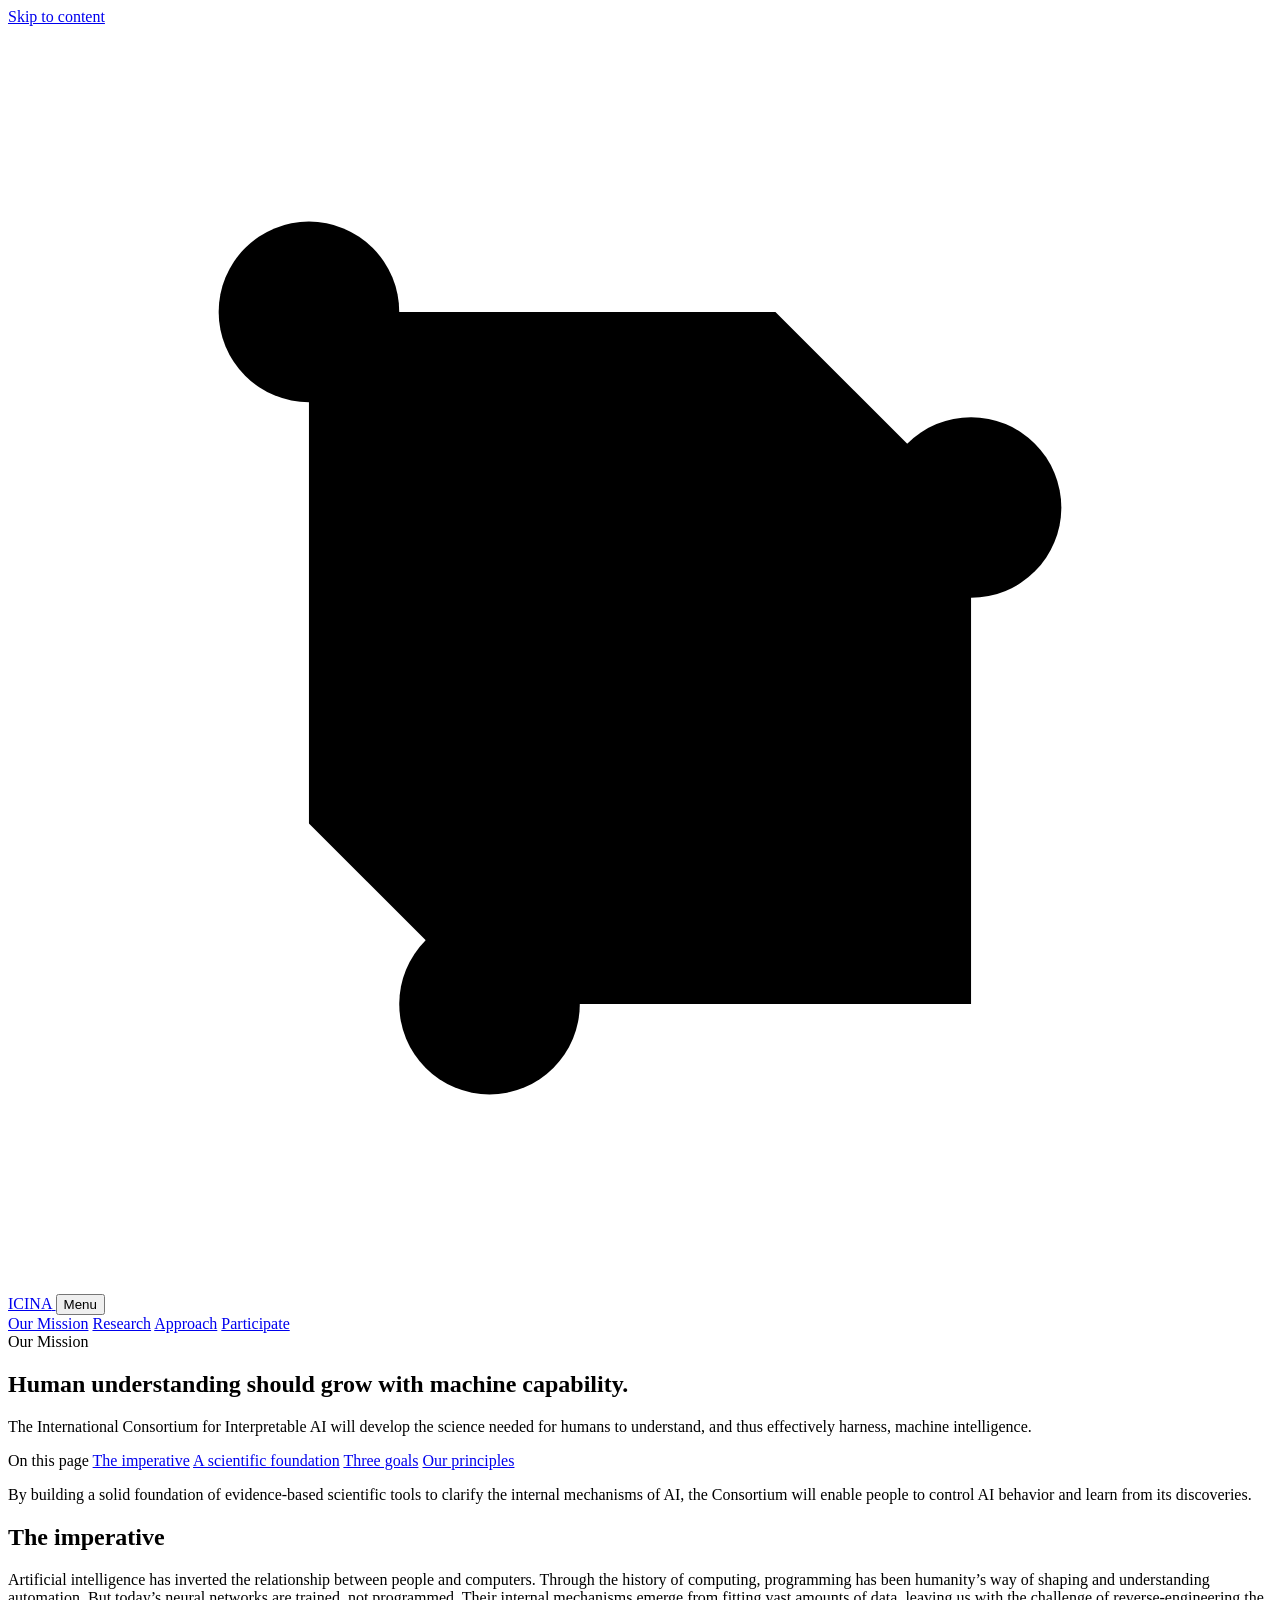
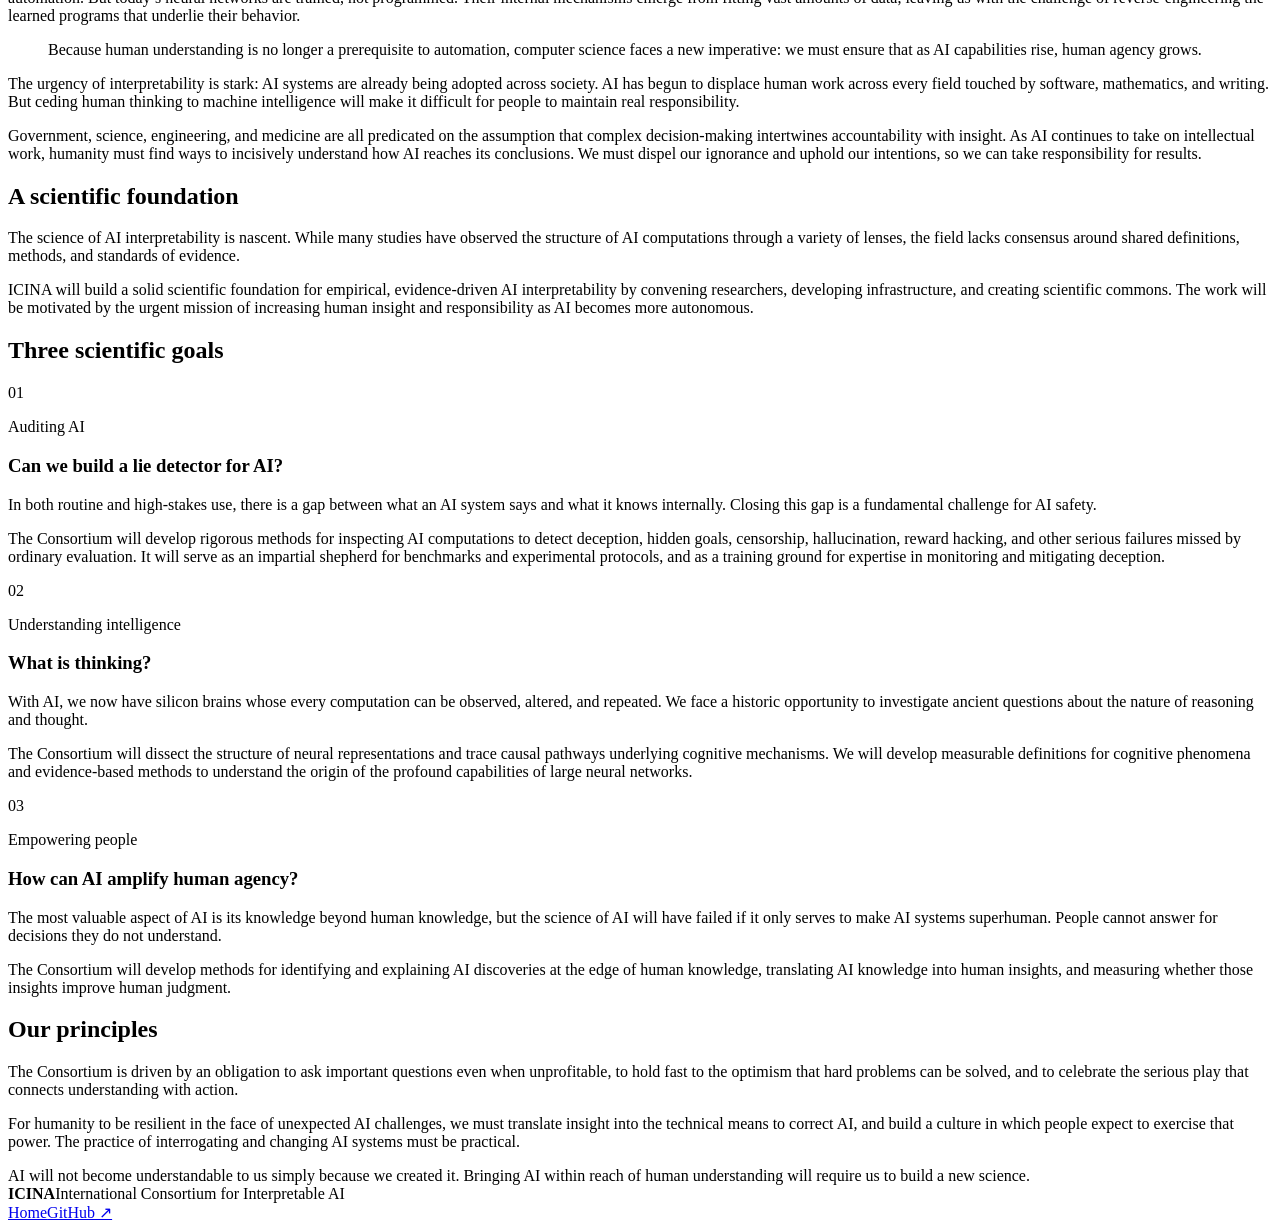
==== mission/index.html @ 6184ec44 "Add ICINA mission page" ====
<!doctype html>
<html lang="en">
<head>
  <meta charset="utf-8">
  <meta name="viewport" content="width=device-width, initial-scale=1">
  <meta name="description" content="The founding mission of the International Consortium for Interpretable AI.">
  <title>Our Mission — ICINA</title>
  <link rel="icon" href="../favicon.svg" type="image/svg+xml">
  <link rel="preconnect" href="https://fonts.googleapis.com">
  <link rel="preconnect" href="https://fonts.gstatic.com" crossorigin>
  <link href="https://fonts.googleapis.com/css2?family=DM+Sans:wght@400;500;600;700&family=Manrope:wght@500;600;700&display=swap" rel="stylesheet">
  <link rel="stylesheet" href="../styles.css">
</head>
<body class="mission-page">
  <a class="skip-link" href="#main">Skip to content</a>
  <header class="site-header dark-header">
    <a class="brand" href="../index.html" aria-label="ICINA home">
      <svg class="brand-mark" viewBox="0 0 42 42" aria-hidden="true">
        <path d="M10 9.5h15.5L32 16v16.5H16L10 26.5z"/>
        <circle cx="10" cy="9.5" r="3"/><circle cx="32" cy="16" r="3"/><circle cx="16" cy="32.5" r="3"/>
        <path d="M16 16h9v10h-9z"/>
      </svg>
      <span>ICINA</span>
    </a>
    <button class="menu-button" aria-expanded="false" aria-controls="site-nav">Menu</button>
    <nav id="site-nav" class="site-nav" aria-label="Primary navigation">
      <a class="active" href="./">Our Mission</a>
      <a href="../index.html#priorities">Research</a>
      <a href="../index.html#approach">Approach</a>
      <a class="nav-action" href="mailto:d.bau@northeastern.edu?subject=ICINA%20founding%20membership">Participate</a>
    </nav>
  </header>

  <main id="main">
    <section class="mission-hero">
      <div class="mission-kicker">Our Mission</div>
      <h1>Human understanding should grow with machine capability.</h1>
      <p>The International Consortium for Interpretable AI will develop the science needed for humans to understand, and thus effectively harness, machine intelligence.</p>
    </section>

    <div class="mission-layout section-shell">
      <aside class="mission-rail" aria-label="On this page">
        <span>On this page</span>
        <a href="#imperative">The imperative</a>
        <a href="#foundation">A scientific foundation</a>
        <a href="#goals">Three goals</a>
        <a href="#principles">Our principles</a>
      </aside>

      <article class="mission-article">
        <p class="article-lede">By building a solid foundation of evidence-based scientific tools to clarify the internal mechanisms of AI, the Consortium will enable people to control AI behavior and learn from its discoveries.</p>

        <section id="imperative">
          <h2>The imperative</h2>
          <p>Artificial intelligence has inverted the relationship between people and computers. Through the history of computing, programming has been humanity’s way of shaping and understanding automation. But today’s neural networks are trained, not programmed. Their internal mechanisms emerge from fitting vast amounts of data, leaving us with the challenge of reverse-engineering the learned programs that underlie their behavior.</p>
          <blockquote>Because human understanding is no longer a prerequisite to automation, computer science faces a new imperative: we must ensure that as AI capabilities rise, human agency grows.</blockquote>
          <p>The urgency of interpretability is stark: AI systems are already being adopted across society. AI has begun to displace human work across every field touched by software, mathematics, and writing. But ceding human thinking to machine intelligence will make it difficult for people to maintain real responsibility.</p>
          <p>Government, science, engineering, and medicine are all predicated on the assumption that complex decision-making intertwines accountability with insight. As AI continues to take on intellectual work, humanity must find ways to incisively understand how AI reaches its conclusions. We must dispel our ignorance and uphold our intentions, so we can take responsibility for results.</p>
        </section>

        <section id="foundation">
          <h2>A scientific foundation</h2>
          <p>The science of AI interpretability is nascent. While many studies have observed the structure of AI computations through a variety of lenses, the field lacks consensus around shared definitions, methods, and standards of evidence.</p>
          <p>ICINA will build a solid scientific foundation for empirical, evidence-driven AI interpretability by convening researchers, developing infrastructure, and creating scientific commons. The work will be motivated by the urgent mission of increasing human insight and responsibility as AI becomes more autonomous.</p>
        </section>

        <section id="goals" class="goal-chapters">
          <h2>Three scientific goals</h2>
          <div class="goal-chapter">
            <div class="goal-number">01</div>
            <div>
              <p class="goal-label">Auditing AI</p>
              <h3>Can we build a lie detector for AI?</h3>
              <p>In both routine and high-stakes use, there is a gap between what an AI system says and what it knows internally. Closing this gap is a fundamental challenge for AI safety.</p>
              <p>The Consortium will develop rigorous methods for inspecting AI computations to detect deception, hidden goals, censorship, hallucination, reward hacking, and other serious failures missed by ordinary evaluation. It will serve as an impartial shepherd for benchmarks and experimental protocols, and as a training ground for expertise in monitoring and mitigating deception.</p>
            </div>
          </div>
          <div class="goal-chapter">
            <div class="goal-number">02</div>
            <div>
              <p class="goal-label">Understanding intelligence</p>
              <h3>What is thinking?</h3>
              <p>With AI, we now have silicon brains whose every computation can be observed, altered, and repeated. We face a historic opportunity to investigate ancient questions about the nature of reasoning and thought.</p>
              <p>The Consortium will dissect the structure of neural representations and trace causal pathways underlying cognitive mechanisms. We will develop measurable definitions for cognitive phenomena and evidence-based methods to understand the origin of the profound capabilities of large neural networks.</p>
            </div>
          </div>
          <div class="goal-chapter">
            <div class="goal-number">03</div>
            <div>
              <p class="goal-label">Empowering people</p>
              <h3>How can AI amplify human agency?</h3>
              <p>The most valuable aspect of AI is its knowledge beyond human knowledge, but the science of AI will have failed if it only serves to make AI systems superhuman. People cannot answer for decisions they do not understand.</p>
              <p>The Consortium will develop methods for identifying and explaining AI discoveries at the edge of human knowledge, translating AI knowledge into human insights, and measuring whether those insights improve human judgment.</p>
            </div>
          </div>
        </section>

        <section id="principles">
          <h2>Our principles</h2>
          <p>The Consortium is driven by an obligation to ask important questions even when unprofitable, to hold fast to the optimism that hard problems can be solved, and to celebrate the serious play that connects understanding with action.</p>
          <p>For humanity to be resilient in the face of unexpected AI challenges, we must translate insight into the technical means to correct AI, and build a culture in which people expect to exercise that power. The practice of interrogating and changing AI systems must be practical.</p>
          <div class="closing-statement">AI will not become understandable to us simply because we created it. Bringing AI within reach of human understanding will require us to build a new science.</div>
        </section>
      </article>
    </div>
  </main>

  <footer class="site-footer">
    <div class="footer-brand"><strong>ICINA</strong><span>International Consortium for Interpretable AI</span></div>
    <div class="footer-meta"><a href="../index.html">Home</a><a href="https://github.com/icina-org">GitHub ↗</a></div>
  </footer>
  <script src="../script.js"></script>
</body>
</html>
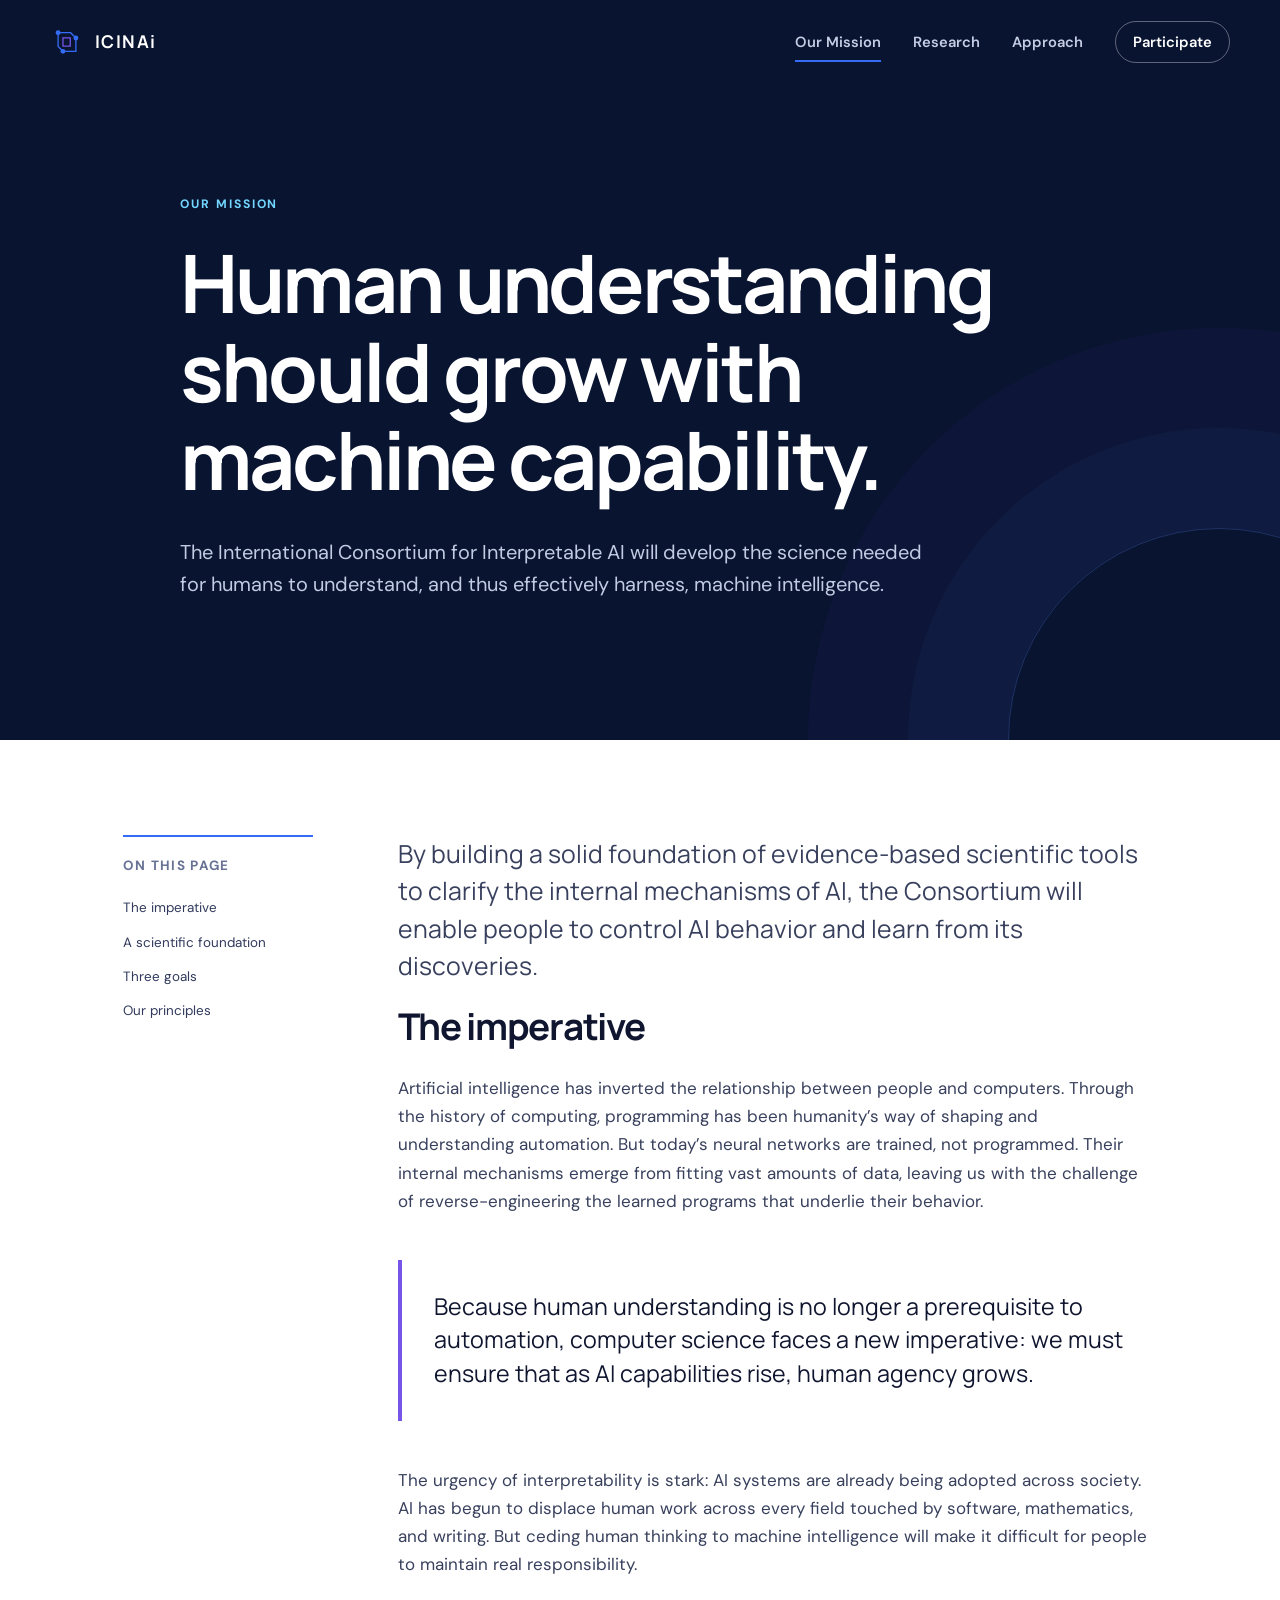
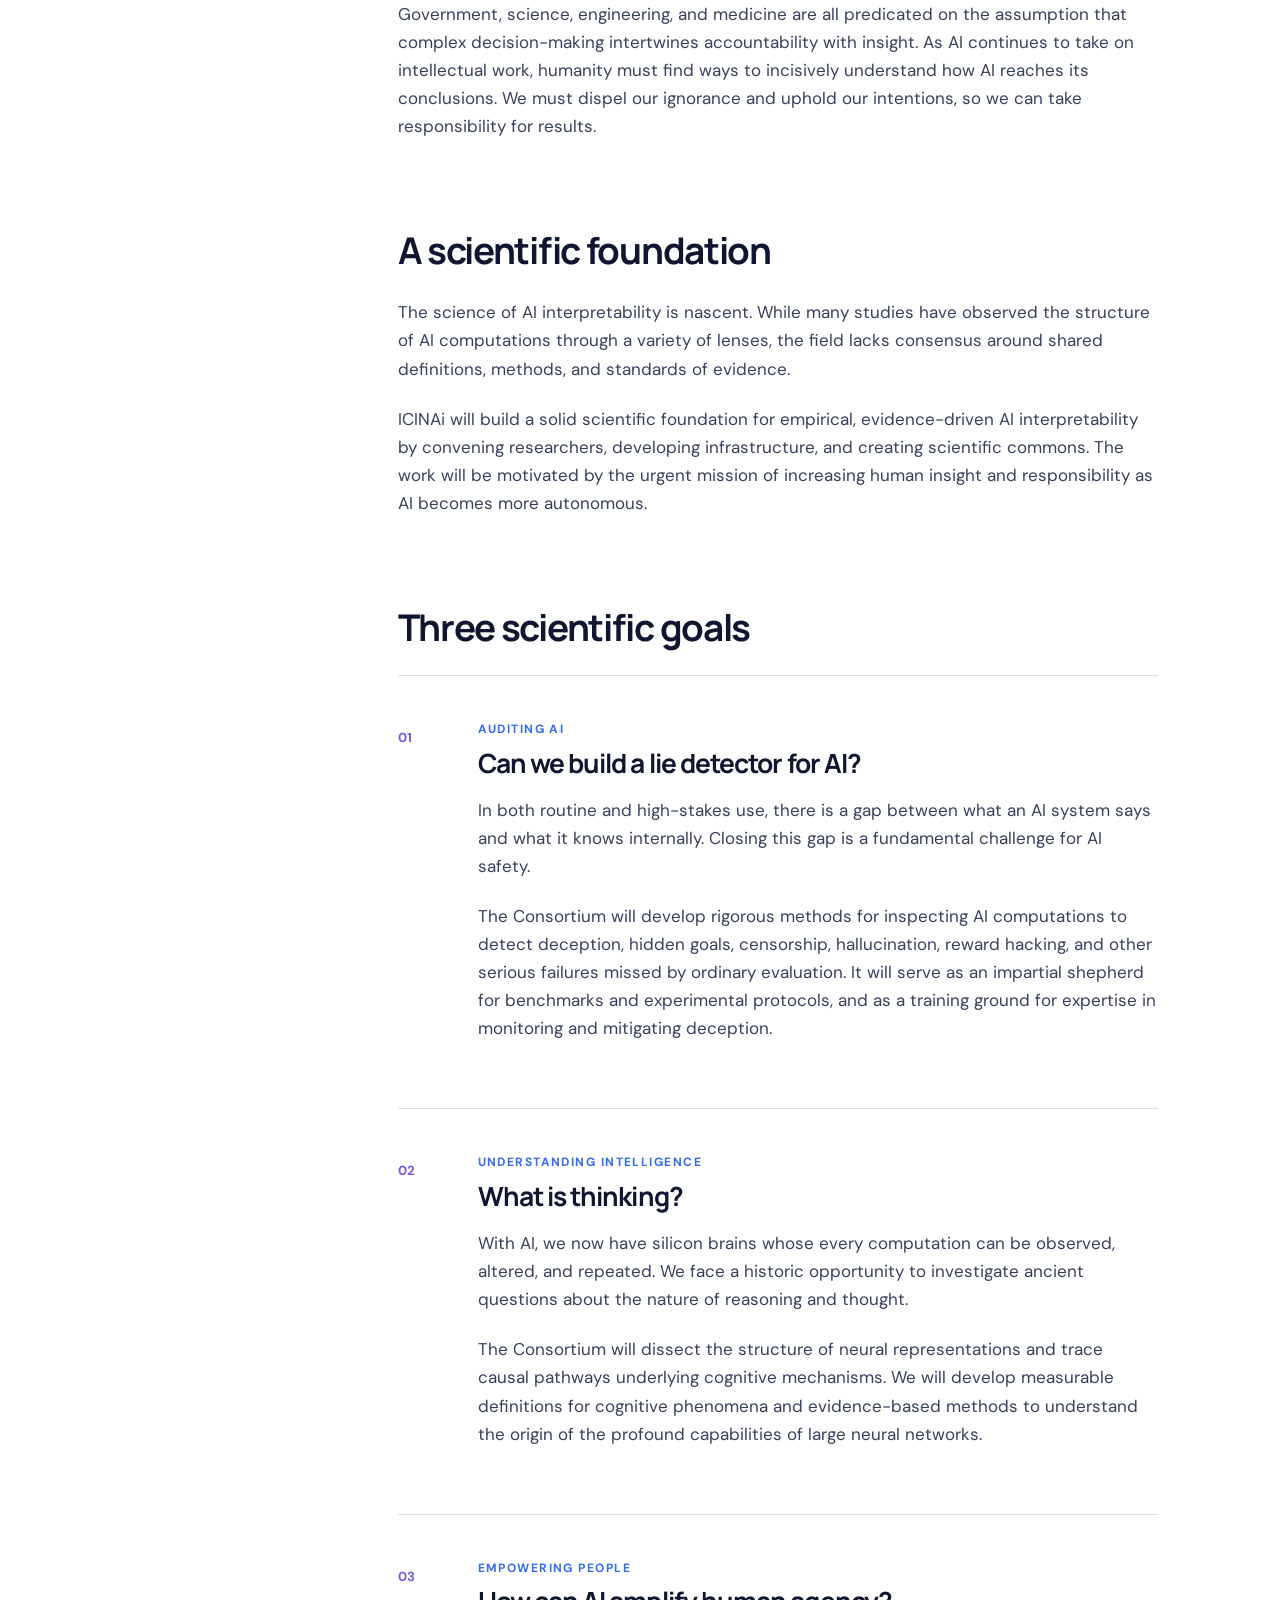
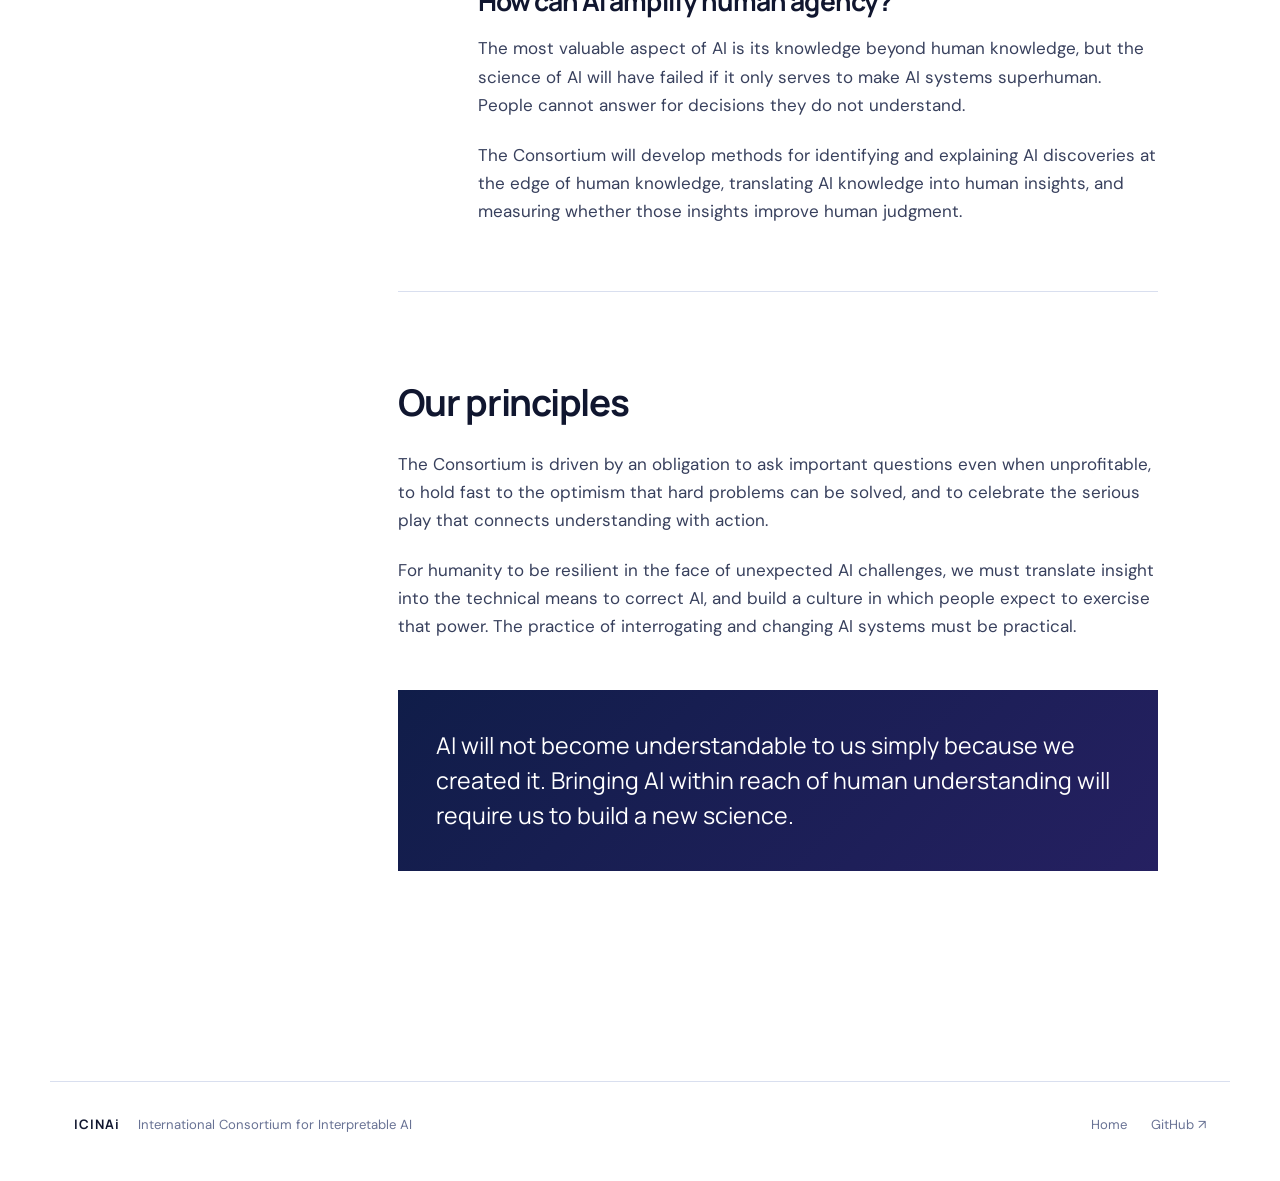
==== commit 6947060c: "Style consortium name as ICINAi" ====
--- a/mission/index.html
+++ b/mission/index.html
@@ -4,7 +4,7 @@
   <meta charset="utf-8">
   <meta name="viewport" content="width=device-width, initial-scale=1">
   <meta name="description" content="The founding mission of the International Consortium for Interpretable AI.">
-  <title>Our Mission — ICINA</title>
+  <title>Our Mission — ICINAi</title>
   <link rel="icon" href="../favicon.svg" type="image/svg+xml">
   <link rel="preconnect" href="https://fonts.googleapis.com">
   <link rel="preconnect" href="https://fonts.gstatic.com" crossorigin>
@@ -14,20 +14,20 @@
 <body class="mission-page">
   <a class="skip-link" href="#main">Skip to content</a>
   <header class="site-header dark-header">
-    <a class="brand" href="../index.html" aria-label="ICINA home">
+    <a class="brand" href="../index.html" aria-label="ICINAi home">
       <svg class="brand-mark" viewBox="0 0 42 42" aria-hidden="true">
         <path d="M10 9.5h15.5L32 16v16.5H16L10 26.5z"/>
         <circle cx="10" cy="9.5" r="3"/><circle cx="32" cy="16" r="3"/><circle cx="16" cy="32.5" r="3"/>
         <path d="M16 16h9v10h-9z"/>
       </svg>
-      <span>ICINA</span>
+      <span>ICINAi</span>
     </a>
     <button class="menu-button" aria-expanded="false" aria-controls="site-nav">Menu</button>
     <nav id="site-nav" class="site-nav" aria-label="Primary navigation">
       <a class="active" href="./">Our Mission</a>
       <a href="../index.html#priorities">Research</a>
       <a href="../index.html#approach">Approach</a>
-      <a class="nav-action" href="mailto:d.bau@northeastern.edu?subject=ICINA%20founding%20membership">Participate</a>
+      <a class="nav-action" href="mailto:d.bau@northeastern.edu?subject=ICINAi%20founding%20membership">Participate</a>
     </nav>
   </header>
 
@@ -61,7 +61,7 @@
         <section id="foundation">
           <h2>A scientific foundation</h2>
           <p>The science of AI interpretability is nascent. While many studies have observed the structure of AI computations through a variety of lenses, the field lacks consensus around shared definitions, methods, and standards of evidence.</p>
-          <p>ICINA will build a solid scientific foundation for empirical, evidence-driven AI interpretability by convening researchers, developing infrastructure, and creating scientific commons. The work will be motivated by the urgent mission of increasing human insight and responsibility as AI becomes more autonomous.</p>
+          <p>ICINAi will build a solid scientific foundation for empirical, evidence-driven AI interpretability by convening researchers, developing infrastructure, and creating scientific commons. The work will be motivated by the urgent mission of increasing human insight and responsibility as AI becomes more autonomous.</p>
         </section>
 
         <section id="goals" class="goal-chapters">
@@ -106,7 +106,7 @@
   </main>
 
   <footer class="site-footer">
-    <div class="footer-brand"><strong>ICINA</strong><span>International Consortium for Interpretable AI</span></div>
+    <div class="footer-brand"><strong>ICINAi</strong><span>International Consortium for Interpretable AI</span></div>
     <div class="footer-meta"><a href="../index.html">Home</a><a href="https://github.com/icina-org">GitHub ↗</a></div>
   </footer>
   <script src="../script.js"></script>
--- a/styles.css
+++ b/styles.css
@@ -0,0 +1,190 @@
+:root {
+  --ink: #10162f;
+  --ink-soft: #313a5c;
+  --navy: #091431;
+  --navy-2: #101d49;
+  --blue: #356cf6;
+  --blue-bright: #5b8cff;
+  --violet: #7655e8;
+  --cyan: #73d7ff;
+  --paper: #f6f8fd;
+  --white: #ffffff;
+  --line: #d9dfef;
+  --muted: #687294;
+  --max: 1180px;
+  --display: "Manrope", "DM Sans", sans-serif;
+  --body: "DM Sans", sans-serif;
+}
+
+* { box-sizing: border-box; }
+html { scroll-behavior: smooth; }
+body { margin: 0; color: var(--ink); background: var(--paper); font-family: var(--body); font-size: 17px; line-height: 1.65; }
+a { color: inherit; text-decoration: none; }
+.skip-link { position: absolute; left: 1rem; top: -5rem; z-index: 100; padding: .7rem 1rem; background: white; color: var(--ink); border-radius: .4rem; }
+.skip-link:focus { top: 1rem; }
+
+.site-header { height: 84px; max-width: var(--max); margin: 0 auto; padding: 0 24px; display: flex; align-items: center; justify-content: space-between; position: relative; z-index: 20; }
+.brand { display: inline-flex; align-items: center; gap: 11px; font-family: var(--display); font-weight: 700; font-size: 1.1rem; letter-spacing: .08em; }
+.brand-mark { width: 34px; height: 34px; overflow: visible; fill: none; stroke: var(--blue); stroke-width: 1.6; }
+.brand-mark circle { fill: var(--blue); stroke: none; }
+.brand-mark path:last-child { stroke: var(--violet); }
+.site-nav { display: flex; align-items: center; gap: 32px; font-size: .92rem; font-weight: 600; }
+.site-nav > a:not(.nav-action) { color: var(--ink-soft); position: relative; }
+.site-nav > a:not(.nav-action)::after { content: ""; position: absolute; height: 2px; width: 0; left: 0; bottom: -8px; background: var(--blue); transition: width .2s ease; }
+.site-nav > a:hover::after, .site-nav > a.active::after { width: 100%; }
+.nav-action { border: 1px solid #b9c4df; border-radius: 999px; padding: 8px 17px; transition: .2s ease; }
+.nav-action:hover { background: var(--navy); color: white; border-color: var(--navy); }
+.menu-button { display: none; border: 1px solid var(--line); background: transparent; border-radius: 999px; padding: 7px 14px; color: inherit; font: inherit; font-size: .88rem; }
+
+.hero { min-height: 690px; position: relative; overflow: hidden; background: var(--navy); color: white; display: grid; grid-template-columns: minmax(0, 1fr) 300px; gap: 60px; align-items: end; padding: 120px max(24px, calc((100vw - var(--max)) / 2)) 85px; }
+.hero::before { content: ""; position: absolute; inset: 0; background: radial-gradient(circle at 76% 35%, rgba(83,112,255,.23), transparent 26%), radial-gradient(circle at 35% 100%, rgba(118,85,232,.18), transparent 33%); }
+.hero-grid { position: absolute; inset: 0 0 0 50%; opacity: .18; background-image: linear-gradient(rgba(255,255,255,.18) 1px, transparent 1px), linear-gradient(90deg, rgba(255,255,255,.18) 1px, transparent 1px); background-size: 64px 64px; mask-image: linear-gradient(to left, black, transparent); }
+.hero-orbit { position: absolute; border: 1px solid rgba(113,152,255,.28); border-radius: 50%; }
+.orbit-one { width: 430px; height: 430px; right: -115px; top: 90px; }
+.orbit-two { width: 650px; height: 650px; right: -220px; top: -20px; }
+.hero-copy { max-width: 810px; position: relative; z-index: 2; }
+.eyebrow, .section-label { text-transform: uppercase; letter-spacing: .14em; font-size: .72rem; font-weight: 700; color: var(--blue); }
+.eyebrow { color: #c4d3ff; display: flex; align-items: center; gap: 10px; margin: 0 0 28px; }
+.hero .eyebrow { font-size: clamp(.9rem, 1.8vw, 1.575rem); line-height: 1.45; width: max-content; max-width: calc(100vw - 48px); white-space: nowrap; }
+.eyebrow span { width: 28px; height: 1px; background: var(--cyan); }
+h1, h2, h3 { font-family: var(--display); letter-spacing: -.035em; line-height: 1.1; margin-top: 0; }
+.hero h1 { font-size: clamp(3.2rem, 7vw, 6.6rem); max-width: 980px; margin-bottom: 30px; font-weight: 600; }
+.hero h1 em { color: var(--blue-bright); font-style: normal; }
+.hero-lede { font-size: clamp(1.05rem, 1.7vw, 1.3rem); max-width: 700px; color: #c1cbe6; line-height: 1.55; }
+.hero-actions { display: flex; gap: 12px; margin-top: 40px; }
+.button { display: inline-flex; align-items: center; justify-content: center; gap: 10px; min-height: 50px; padding: 0 23px; border-radius: 6px; font-weight: 600; font-size: .95rem; }
+.button-primary { background: var(--blue); color: white; }
+.button-primary:hover { background: #497cff; }
+.button-secondary { border: 1px solid rgba(255,255,255,.28); color: white; }
+.button-secondary:hover { background: rgba(255,255,255,.08); }
+.hero-principle { position: relative; z-index: 2; border-left: 1px solid rgba(255,255,255,.28); padding-left: 24px; margin-bottom: 10px; }
+.principle-number { color: var(--cyan); font-size: .75rem; letter-spacing: .12em; }
+.hero-principle p { color: #aebbdc; line-height: 1.45; font-size: 1rem; }
+.hero-principle strong { color: white; display: block; font-weight: 600; }
+
+.section-shell { max-width: var(--max); margin: 0 auto; padding-left: 24px; padding-right: 24px; }
+.purpose-section { display: grid; grid-template-columns: 170px minmax(0, 1fr) 330px; gap: 50px; padding-top: 115px; padding-bottom: 115px; }
+.purpose-copy h2, .approach-intro h2, .join-section h2 { font-size: clamp(2rem, 4vw, 3.6rem); margin-bottom: 28px; }
+.purpose-copy p, .approach-intro > p { color: var(--ink-soft); font-size: 1.08rem; max-width: 680px; }
+.purpose-note { border-top: 3px solid var(--violet); padding-top: 22px; align-self: center; }
+.purpose-note p { font-family: var(--display); font-size: 1.25rem; line-height: 1.45; margin: 0; }
+
+.priorities-section { background: linear-gradient(140deg, var(--navy), #101a40 68%, #161b4f); color: white; padding: 105px 0 115px; }
+.section-heading { display: flex; justify-content: space-between; gap: 60px; align-items: end; margin-bottom: 56px; }
+.section-heading h2 { font-size: clamp(2.2rem, 4.5vw, 4rem); margin: 12px 0 0; }
+.section-heading > p { color: #adb8d5; max-width: 390px; margin: 0; }
+.section-label.light { color: var(--cyan); }
+.priority-grid { display: grid; grid-template-columns: repeat(3, 1fr); border: 1px solid rgba(255,255,255,.16); }
+.priority-card { min-height: 410px; padding: 34px; border-right: 1px solid rgba(255,255,255,.16); display: flex; flex-direction: column; position: relative; transition: transform .2s ease, background .2s ease; }
+.priority-card:last-child { border-right: 0; }
+.priority-card:hover { background: rgba(255,255,255,.035); transform: translateY(-3px); }
+.priority-card.featured { background: linear-gradient(155deg, rgba(53,108,246,.18), rgba(118,85,232,.11)); }
+.card-index { font-size: .75rem; color: var(--cyan); letter-spacing: .1em; margin-bottom: 60px; }
+.priority-card h3 { font-size: 1.65rem; line-height: 1.28; margin-bottom: 20px; }
+.priority-card p { color: #b7c2dc; font-size: .98rem; line-height: 1.6; }
+.card-tag { margin-top: auto; padding-top: 22px; color: #dce5ff; font-size: .78rem; font-weight: 700; letter-spacing: .07em; text-transform: uppercase; }
+
+.approach-section { padding-top: 120px; padding-bottom: 120px; display: grid; grid-template-columns: 1fr 1fr; gap: 110px; }
+.approach-list article { display: grid; grid-template-columns: 42px 1fr; gap: 25px; border-top: 1px solid var(--line); padding: 28px 0; }
+.approach-list article:last-child { border-bottom: 1px solid var(--line); }
+.approach-list article > span { color: var(--violet); font-size: .78rem; font-weight: 700; }
+.approach-list h3 { font-size: 1.3rem; margin-bottom: 8px; }
+.approach-list p { color: var(--muted); font-size: .97rem; line-height: 1.55; margin: 0; }
+
+.network-section { background: var(--blue); color: white; padding: 100px 0; }
+.network-grid { display: grid; grid-template-columns: 1fr 1fr; gap: 100px; align-items: center; }
+.network-section h2 { font-size: clamp(2.5rem, 5vw, 4.6rem); margin: 15px 0 0; }
+.hub-list { border-top: 1px solid rgba(255,255,255,.35); }
+.hub { display: grid; grid-template-columns: 18px 1fr; gap: 18px; padding: 22px 0; border-bottom: 1px solid rgba(255,255,255,.35); align-items: center; }
+.hub-dot { width: 8px; height: 8px; border: 2px solid white; border-radius: 50%; box-shadow: 0 0 0 5px rgba(255,255,255,.12); }
+.hub strong { display: block; font-family: var(--display); font-size: 1.1rem; }
+.hub small { color: #dce6ff; font-size: .85rem; }
+
+.join-section { padding-top: 110px; padding-bottom: 110px; display: grid; grid-template-columns: 1.25fr .75fr; gap: 100px; align-items: end; }
+.join-section h2 { margin: 15px 0 0; }
+.join-copy p { color: var(--ink-soft); margin-top: 0; }
+.text-link { color: var(--blue); font-weight: 700; display: inline-flex; gap: 8px; border-bottom: 1px solid #a9bdf4; padding-bottom: 4px; }
+
+.site-footer { max-width: var(--max); margin: 0 auto; padding: 32px 24px 45px; border-top: 1px solid var(--line); display: flex; justify-content: space-between; align-items: center; gap: 30px; font-size: .82rem; color: var(--muted); }
+.footer-brand { display: flex; align-items: center; gap: 18px; }
+.footer-brand strong { color: var(--ink); font-family: var(--display); letter-spacing: .08em; }
+.footer-meta { display: flex; gap: 24px; }
+
+.mission-page { background: white; }
+.dark-header { max-width: none; padding-left: max(24px, calc((100vw - var(--max)) / 2)); padding-right: max(24px, calc((100vw - var(--max)) / 2)); color: white; background: var(--navy); }
+.dark-header .site-nav > a:not(.nav-action) { color: #c4cde3; }
+.dark-header .nav-action { border-color: rgba(255,255,255,.35); }
+.dark-header .nav-action:hover { background: white; color: var(--navy); }
+.mission-hero { background: var(--navy); color: white; padding: 110px max(24px, calc((100vw - 920px) / 2)) 120px; position: relative; overflow: hidden; }
+.mission-hero::after { content: ""; position: absolute; width: 420px; height: 420px; border: 1px solid rgba(91,140,255,.25); border-radius: 50%; right: -150px; bottom: -210px; box-shadow: 0 0 0 100px rgba(91,140,255,.04), 0 0 0 200px rgba(118,85,232,.035); }
+.mission-kicker { color: var(--cyan); font-size: .76rem; text-transform: uppercase; letter-spacing: .16em; font-weight: 700; }
+.mission-hero h1 { font-size: clamp(3rem, 6.3vw, 5.8rem); max-width: 900px; margin: 24px 0 32px; position: relative; z-index: 1; }
+.mission-hero > p { max-width: 750px; color: #c1cbe2; font-size: 1.25rem; line-height: 1.6; position: relative; z-index: 1; }
+.mission-layout { display: grid; grid-template-columns: 190px minmax(0, 760px); gap: 85px; padding-top: 95px; padding-bottom: 120px; justify-content: center; }
+.mission-rail { position: sticky; top: 30px; align-self: start; display: flex; flex-direction: column; gap: 12px; border-top: 2px solid var(--blue); padding-top: 18px; font-size: .84rem; }
+.mission-rail span { text-transform: uppercase; letter-spacing: .1em; color: var(--muted); font-weight: 700; margin-bottom: 8px; }
+.mission-rail a { color: var(--ink-soft); }
+.mission-rail a:hover { color: var(--blue); }
+.mission-article { min-width: 0; }
+.article-lede { font-family: var(--display); font-size: 1.55rem; line-height: 1.5; color: var(--ink); margin: 0 0 90px; }
+.mission-article section { scroll-margin-top: 30px; margin-bottom: 90px; }
+.mission-article h2 { font-size: 2.3rem; margin-bottom: 28px; }
+.mission-article p { color: #38405d; margin: 0 0 22px; }
+.mission-article blockquote { margin: 45px 0; padding: 30px 0 30px 32px; border-left: 4px solid var(--violet); font-family: var(--display); font-size: 1.45rem; line-height: 1.45; color: var(--ink); }
+.goal-chapter { display: grid; grid-template-columns: 52px 1fr; gap: 28px; padding: 44px 0; border-top: 1px solid var(--line); }
+.goal-chapter:last-child { border-bottom: 1px solid var(--line); }
+.goal-number { color: var(--violet); font-size: .82rem; font-weight: 700; padding-top: 7px; }
+.goal-label { color: var(--blue) !important; font-size: .75rem; text-transform: uppercase; letter-spacing: .12em; font-weight: 700; margin-bottom: 9px !important; }
+.goal-chapter h3 { font-size: 1.65rem; margin-bottom: 18px; }
+.closing-statement { margin-top: 50px; padding: 38px; color: white; background: linear-gradient(135deg, var(--navy-2), #252061); font-family: var(--display); font-size: 1.45rem; line-height: 1.5; }
+
+@media (max-width: 900px) {
+  .hero { min-height: 650px; grid-template-columns: 1fr; gap: 55px; padding-top: 90px; }
+  .hero .eyebrow { width: auto; max-width: none; white-space: normal; }
+  .hero-principle { max-width: 320px; }
+  .purpose-section { grid-template-columns: 130px 1fr; }
+  .purpose-note { grid-column: 2; }
+  .priority-grid { grid-template-columns: 1fr; }
+  .priority-card { min-height: 320px; border-right: 0; border-bottom: 1px solid rgba(255,255,255,.16); }
+  .card-index { margin-bottom: 30px; }
+  .approach-section, .network-grid, .join-section { grid-template-columns: 1fr; gap: 55px; }
+  .mission-layout { grid-template-columns: 1fr; }
+  .mission-rail { display: none; }
+}
+
+@media (max-width: 680px) {
+  body { font-size: 16px; }
+  .site-header { height: 72px; }
+  .menu-button { display: block; }
+  .site-nav { display: none; position: absolute; top: 64px; left: 16px; right: 16px; flex-direction: column; align-items: stretch; gap: 0; padding: 10px; background: white; border: 1px solid var(--line); border-radius: 10px; box-shadow: 0 16px 50px rgba(9,20,49,.15); color: var(--ink); }
+  .site-nav.open { display: flex; }
+  .site-nav a { padding: 12px; }
+  .site-nav > a:not(.nav-action) { color: var(--ink-soft); }
+  .site-nav > a:not(.nav-action)::after { display: none; }
+  .nav-action { text-align: center; margin-top: 5px; }
+  .dark-header .site-nav > a:not(.nav-action) { color: var(--ink-soft); }
+  .hero { min-height: 690px; padding-top: 75px; padding-bottom: 60px; }
+  .hero h1 { font-size: clamp(2.7rem, 14vw, 4rem); }
+  .hero-actions { align-items: stretch; flex-direction: column; max-width: 300px; }
+  .purpose-section { display: block; padding-top: 80px; padding-bottom: 80px; }
+  .purpose-copy { margin-top: 22px; }
+  .purpose-note { margin-top: 45px; }
+  .section-heading { display: block; }
+  .section-heading > p { margin-top: 24px; }
+  .priorities-section, .approach-section { padding-top: 80px; padding-bottom: 80px; }
+  .priority-card { padding: 28px; }
+  .network-section { padding: 75px 0; }
+  .join-section { padding-top: 80px; padding-bottom: 80px; }
+  .site-footer, .footer-brand { align-items: flex-start; flex-direction: column; }
+  .mission-hero { padding-top: 80px; padding-bottom: 85px; }
+  .mission-hero h1 { font-size: clamp(2.7rem, 13vw, 4rem); }
+  .mission-layout { padding-top: 70px; padding-bottom: 90px; }
+  .article-lede { font-size: 1.3rem; margin-bottom: 65px; }
+  .goal-chapter { grid-template-columns: 1fr; gap: 10px; }
+  .closing-statement { padding: 28px; font-size: 1.25rem; }
+}
+
+@media (prefers-reduced-motion: reduce) {
+  html { scroll-behavior: auto; }
+  *, *::before, *::after { transition: none !important; }
+}
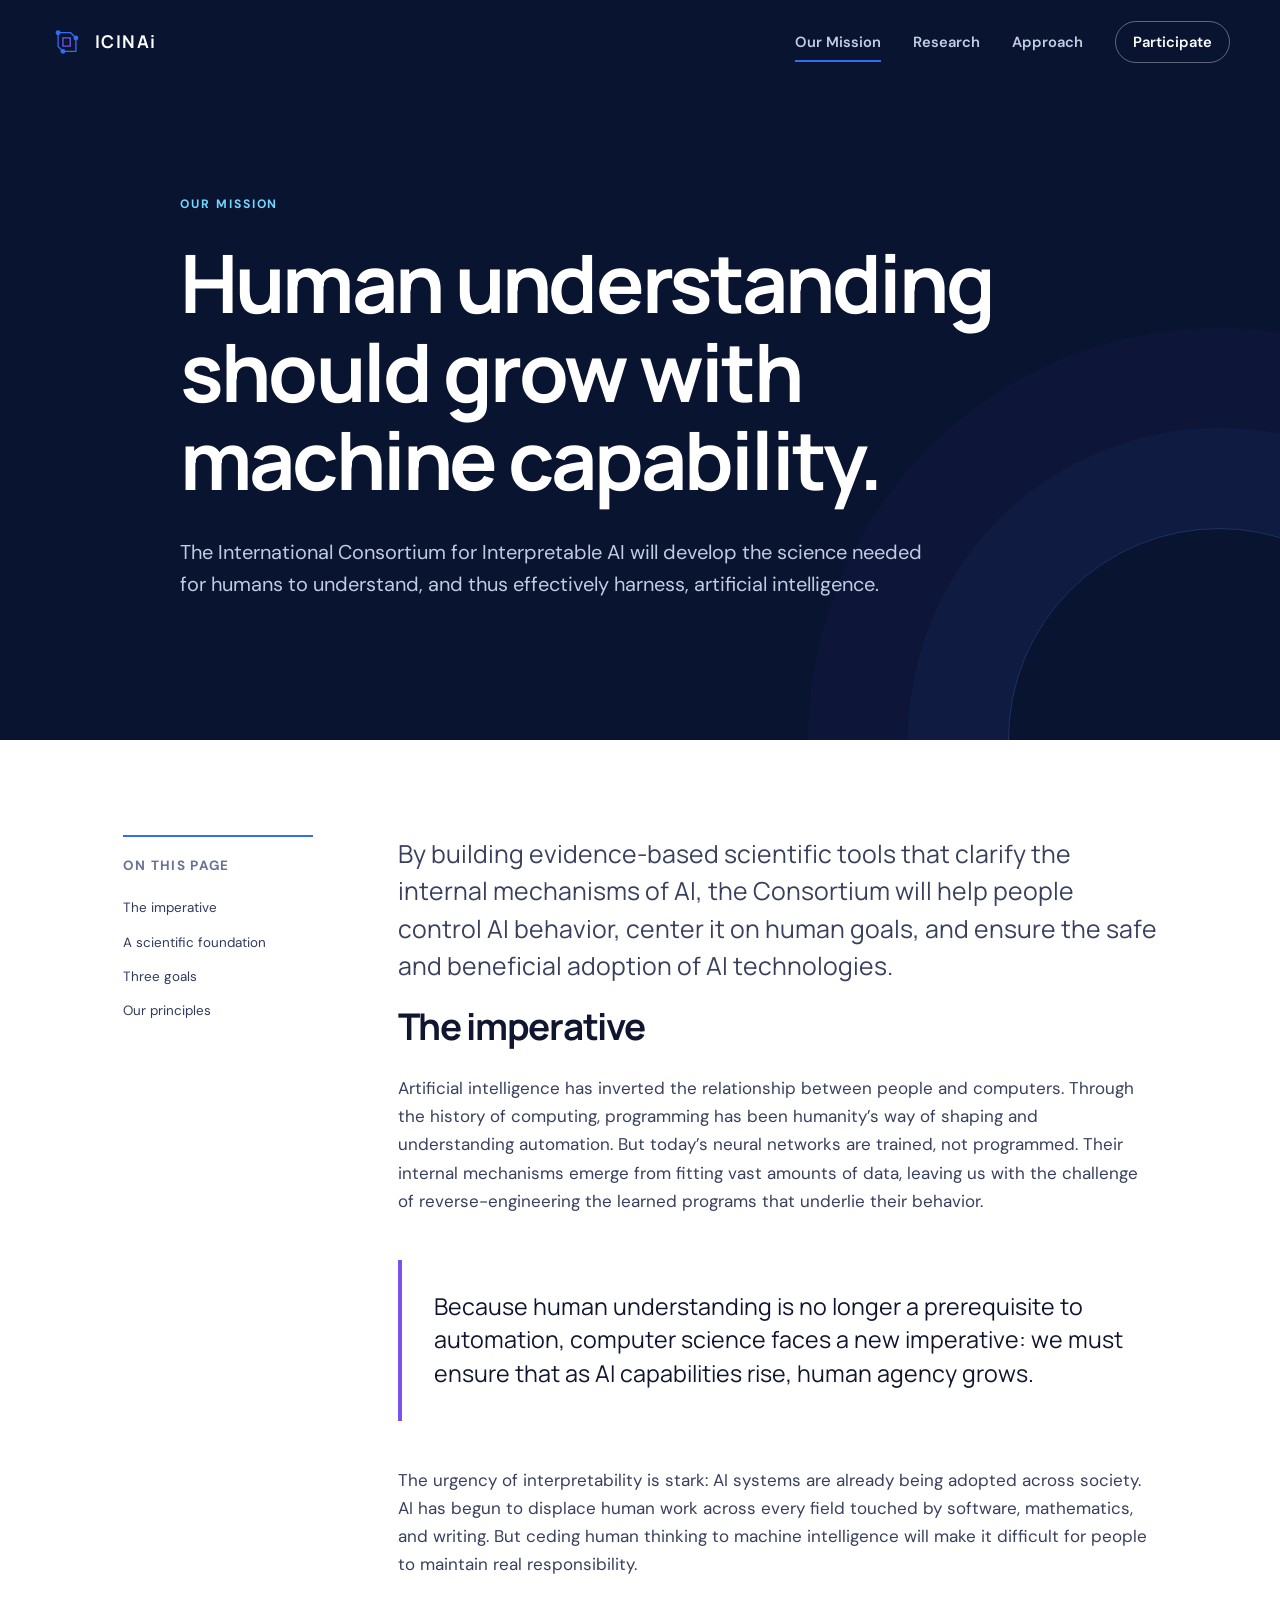
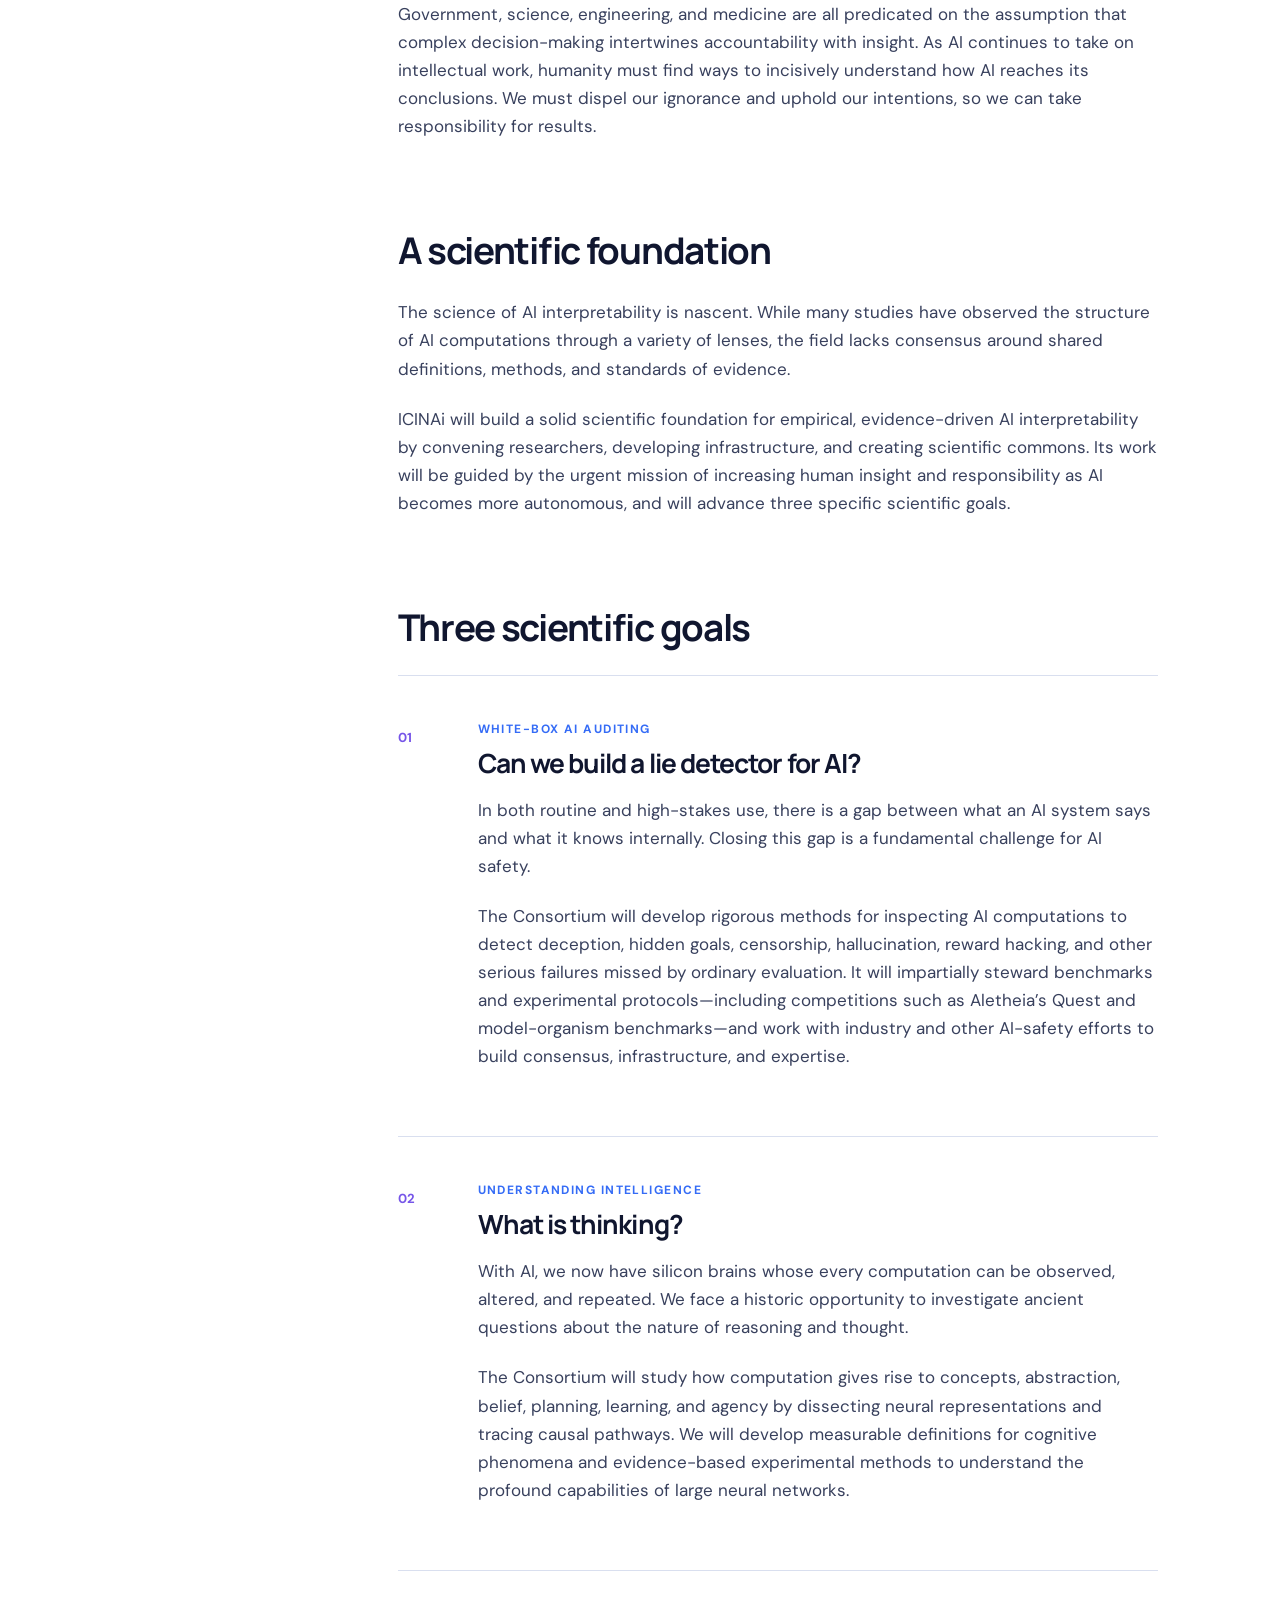
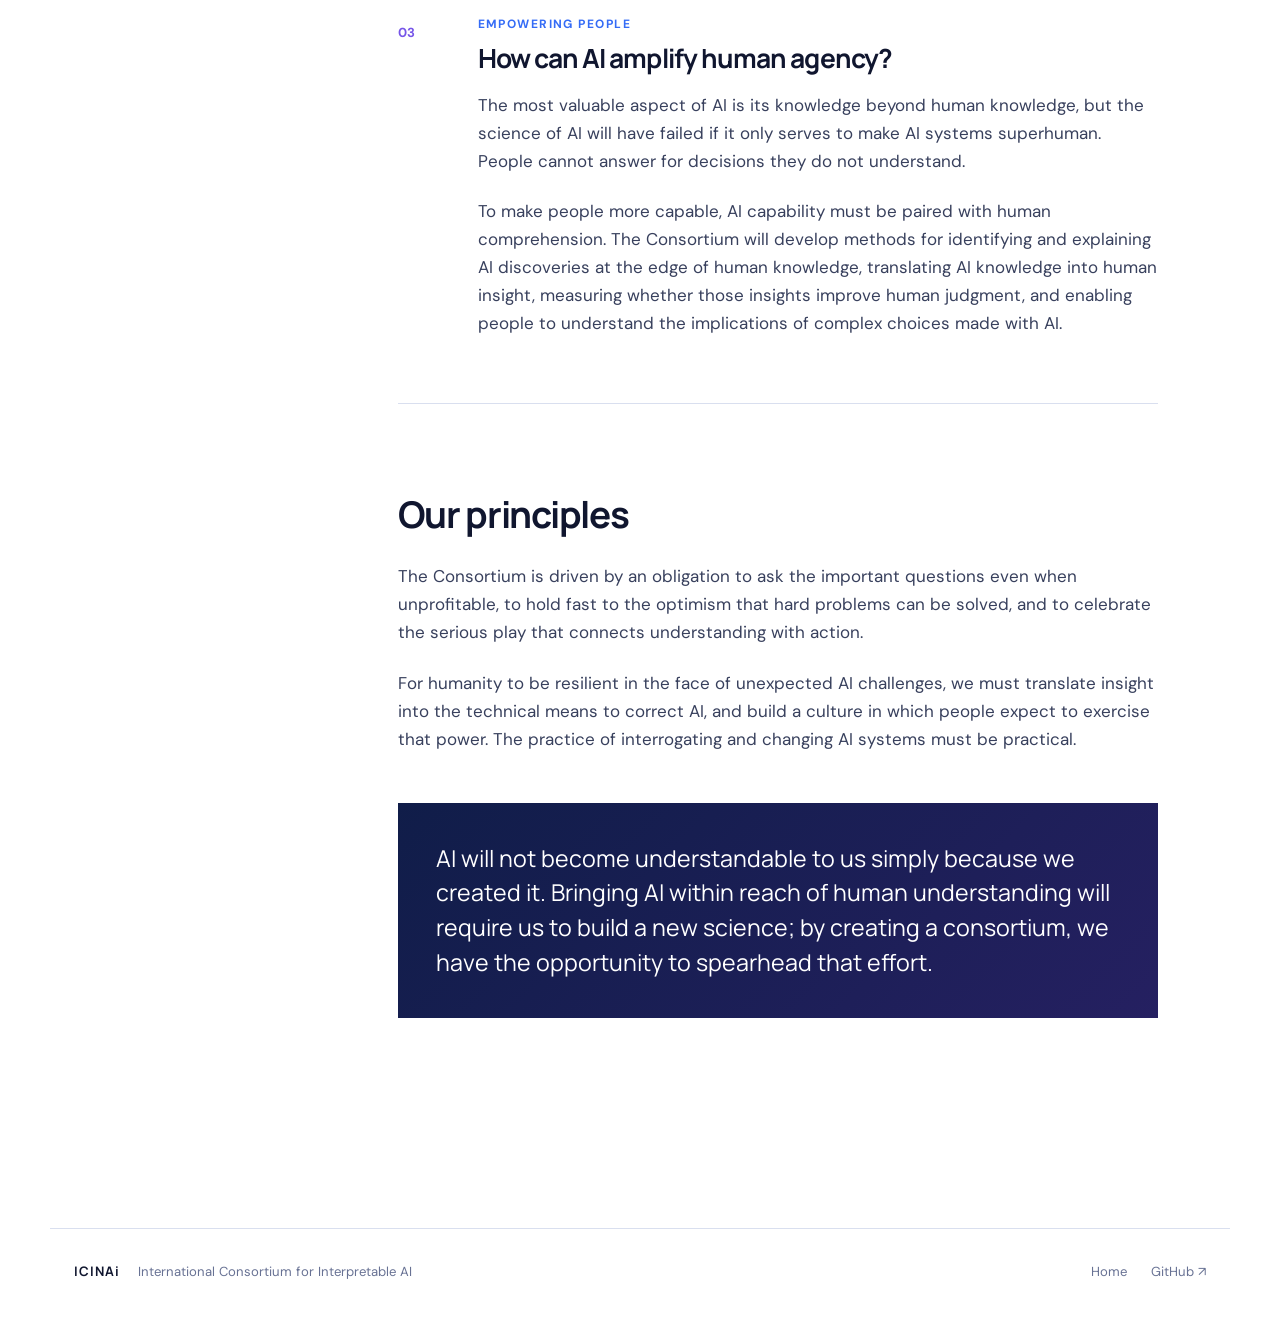
==== commit e92f2240: "Align mission page with consortium overview" ====
--- a/mission/index.html
+++ b/mission/index.html
@@ -3,7 +3,7 @@
 <head>
   <meta charset="utf-8">
   <meta name="viewport" content="width=device-width, initial-scale=1">
-  <meta name="description" content="The founding mission of the International Consortium for Interpretable AI.">
+  <meta name="description" content="ICINAi is building the science needed for people to understand, guide, and effectively harness artificial intelligence.">
   <title>Our Mission — ICINAi</title>
   <link rel="icon" href="../favicon.svg" type="image/svg+xml">
   <link rel="preconnect" href="https://fonts.googleapis.com">
@@ -14,7 +14,7 @@
 <body class="mission-page">
   <a class="skip-link" href="#main">Skip to content</a>
   <header class="site-header dark-header">
-    <a class="brand" href="../index.html" aria-label="ICINAi home">
+    <a class="brand" href="../" aria-label="ICINAi home">
       <svg class="brand-mark" viewBox="0 0 42 42" aria-hidden="true">
         <path d="M10 9.5h15.5L32 16v16.5H16L10 26.5z"/>
         <circle cx="10" cy="9.5" r="3"/><circle cx="32" cy="16" r="3"/><circle cx="16" cy="32.5" r="3"/>
@@ -35,7 +35,7 @@
     <section class="mission-hero">
       <div class="mission-kicker">Our Mission</div>
       <h1>Human understanding should grow with machine capability.</h1>
-      <p>The International Consortium for Interpretable AI will develop the science needed for humans to understand, and thus effectively harness, machine intelligence.</p>
+      <p>The International Consortium for Interpretable AI will develop the science needed for humans to understand, and thus effectively harness, artificial intelligence.</p>
     </section>
 
     <div class="mission-layout section-shell">
@@ -48,7 +48,7 @@
       </aside>
 
       <article class="mission-article">
-        <p class="article-lede">By building a solid foundation of evidence-based scientific tools to clarify the internal mechanisms of AI, the Consortium will enable people to control AI behavior and learn from its discoveries.</p>
+        <p class="article-lede">By building evidence-based scientific tools that clarify the internal mechanisms of AI, the Consortium will help people control AI behavior, center it on human goals, and ensure the safe and beneficial adoption of AI technologies.</p>
 
         <section id="imperative">
           <h2>The imperative</h2>
@@ -61,7 +61,7 @@
         <section id="foundation">
           <h2>A scientific foundation</h2>
           <p>The science of AI interpretability is nascent. While many studies have observed the structure of AI computations through a variety of lenses, the field lacks consensus around shared definitions, methods, and standards of evidence.</p>
-          <p>ICINAi will build a solid scientific foundation for empirical, evidence-driven AI interpretability by convening researchers, developing infrastructure, and creating scientific commons. The work will be motivated by the urgent mission of increasing human insight and responsibility as AI becomes more autonomous.</p>
+          <p>ICINAi will build a solid scientific foundation for empirical, evidence-driven AI interpretability by convening researchers, developing infrastructure, and creating scientific commons. Its work will be guided by the urgent mission of increasing human insight and responsibility as AI becomes more autonomous, and will advance three specific scientific goals.</p>
         </section>
 
         <section id="goals" class="goal-chapters">
@@ -69,10 +69,10 @@
           <div class="goal-chapter">
             <div class="goal-number">01</div>
             <div>
-              <p class="goal-label">Auditing AI</p>
+              <p class="goal-label">White-box AI auditing</p>
               <h3>Can we build a lie detector for AI?</h3>
               <p>In both routine and high-stakes use, there is a gap between what an AI system says and what it knows internally. Closing this gap is a fundamental challenge for AI safety.</p>
-              <p>The Consortium will develop rigorous methods for inspecting AI computations to detect deception, hidden goals, censorship, hallucination, reward hacking, and other serious failures missed by ordinary evaluation. It will serve as an impartial shepherd for benchmarks and experimental protocols, and as a training ground for expertise in monitoring and mitigating deception.</p>
+              <p>The Consortium will develop rigorous methods for inspecting AI computations to detect deception, hidden goals, censorship, hallucination, reward hacking, and other serious failures missed by ordinary evaluation. It will impartially steward benchmarks and experimental protocols—including competitions such as Aletheia’s Quest and model-organism benchmarks—and work with industry and other AI-safety efforts to build consensus, infrastructure, and expertise.</p>
             </div>
           </div>
           <div class="goal-chapter">
@@ -81,7 +81,7 @@
               <p class="goal-label">Understanding intelligence</p>
               <h3>What is thinking?</h3>
               <p>With AI, we now have silicon brains whose every computation can be observed, altered, and repeated. We face a historic opportunity to investigate ancient questions about the nature of reasoning and thought.</p>
-              <p>The Consortium will dissect the structure of neural representations and trace causal pathways underlying cognitive mechanisms. We will develop measurable definitions for cognitive phenomena and evidence-based methods to understand the origin of the profound capabilities of large neural networks.</p>
+              <p>The Consortium will study how computation gives rise to concepts, abstraction, belief, planning, learning, and agency by dissecting neural representations and tracing causal pathways. We will develop measurable definitions for cognitive phenomena and evidence-based experimental methods to understand the profound capabilities of large neural networks.</p>
             </div>
           </div>
           <div class="goal-chapter">
@@ -90,16 +90,16 @@
               <p class="goal-label">Empowering people</p>
               <h3>How can AI amplify human agency?</h3>
               <p>The most valuable aspect of AI is its knowledge beyond human knowledge, but the science of AI will have failed if it only serves to make AI systems superhuman. People cannot answer for decisions they do not understand.</p>
-              <p>The Consortium will develop methods for identifying and explaining AI discoveries at the edge of human knowledge, translating AI knowledge into human insights, and measuring whether those insights improve human judgment.</p>
+              <p>To make people more capable, AI capability must be paired with human comprehension. The Consortium will develop methods for identifying and explaining AI discoveries at the edge of human knowledge, translating AI knowledge into human insight, measuring whether those insights improve human judgment, and enabling people to understand the implications of complex choices made with AI.</p>
             </div>
           </div>
         </section>
 
         <section id="principles">
           <h2>Our principles</h2>
-          <p>The Consortium is driven by an obligation to ask important questions even when unprofitable, to hold fast to the optimism that hard problems can be solved, and to celebrate the serious play that connects understanding with action.</p>
+          <p>The Consortium is driven by an obligation to ask the important questions even when unprofitable, to hold fast to the optimism that hard problems can be solved, and to celebrate the serious play that connects understanding with action.</p>
           <p>For humanity to be resilient in the face of unexpected AI challenges, we must translate insight into the technical means to correct AI, and build a culture in which people expect to exercise that power. The practice of interrogating and changing AI systems must be practical.</p>
-          <div class="closing-statement">AI will not become understandable to us simply because we created it. Bringing AI within reach of human understanding will require us to build a new science.</div>
+          <div class="closing-statement">AI will not become understandable to us simply because we created it. Bringing AI within reach of human understanding will require us to build a new science; by creating a consortium, we have the opportunity to spearhead that effort.</div>
         </section>
       </article>
     </div>
--- a/styles.css
+++ b/styles.css
@@ -46,7 +46,9 @@
 .eyebrow, .section-label { text-transform: uppercase; letter-spacing: .14em; font-size: .72rem; font-weight: 700; color: var(--blue); }
 .eyebrow { color: #c4d3ff; display: flex; align-items: center; gap: 10px; margin: 0 0 28px; }
 .hero .eyebrow { font-size: clamp(.9rem, 1.8vw, 1.575rem); line-height: 1.45; width: max-content; max-width: calc(100vw - 48px); white-space: nowrap; }
-.eyebrow span { width: 28px; height: 1px; background: var(--cyan); }
+.eyebrow-rule { flex: 0 0 28px; width: 28px; height: 1px; background: var(--cyan); }
+.lowercase-i { display: inline-block; margin-left: -.14em; text-transform: lowercase; }
+.mission-kicker .lowercase-i { margin-left: -.16em; }
 h1, h2, h3 { font-family: var(--display); letter-spacing: -.035em; line-height: 1.1; margin-top: 0; }
 .hero h1 { font-size: clamp(3.2rem, 7vw, 6.6rem); max-width: 980px; margin-bottom: 30px; font-weight: 600; }
 .hero h1 em { color: var(--blue-bright); font-style: normal; }
@@ -138,6 +140,33 @@
 .goal-chapter h3 { font-size: 1.65rem; margin-bottom: 18px; }
 .closing-statement { margin-top: 50px; padding: 38px; color: white; background: linear-gradient(135deg, var(--navy-2), #252061); font-family: var(--display); font-size: 1.45rem; line-height: 1.5; }
 
+.people-page { background: white; }
+.people-hero { position: relative; overflow: hidden; background: var(--navy); color: white; padding: 92px 24px 104px; }
+.people-hero::before { content: ""; position: absolute; width: 620px; height: 620px; right: -250px; top: -340px; border: 1px solid rgba(115,215,255,.22); border-radius: 50%; box-shadow: 0 0 0 105px rgba(91,140,255,.05), 0 0 0 210px rgba(118,85,232,.04); }
+.people-hero-inner { position: relative; z-index: 1; max-width: 920px; margin: 0 auto; }
+.people-hero h1 { max-width: 850px; margin: 24px 0 30px; font-size: clamp(3rem, 6.4vw, 5.8rem); }
+.people-hero p:last-child { max-width: 720px; margin: 0; color: #c1cbe2; font-size: 1.22rem; line-height: 1.65; }
+.people-section { padding-top: 105px; padding-bottom: 120px; }
+.people-heading { display: grid; grid-template-columns: minmax(0, 1fr) 390px; gap: 60px; align-items: end; margin-bottom: 58px; }
+.people-heading h2 { margin: 12px 0 0; font-size: clamp(2.5rem, 5vw, 4.2rem); }
+.people-heading > p { margin: 0; color: var(--muted); }
+.people-grid { display: grid; grid-template-columns: repeat(2, minmax(0, 1fr)); gap: 22px; }
+.person-card { display: grid; grid-template-columns: 124px minmax(0, 1fr); gap: 26px; min-height: 250px; padding: 28px; border: 1px solid var(--line); border-radius: 10px; background: white; box-shadow: 0 10px 35px rgba(16,22,47,.035); }
+.person-photo { display: block; width: 124px; height: 124px; aspect-ratio: 1; object-fit: cover; object-position: center top; border-radius: 50%; background: #e8ecf6; border: 4px solid white; box-shadow: 0 0 0 1px var(--line), 0 8px 25px rgba(16,22,47,.13); }
+.person-card h3 { margin: 2px 0 6px; font-size: 1.32rem; letter-spacing: -.025em; }
+.person-card h3 a { text-decoration-line: underline; text-decoration-color: transparent; text-underline-offset: 5px; transition: color .2s ease, text-decoration-color .2s ease; }
+.person-card h3 a:hover { color: var(--blue); text-decoration-color: #a9bdf4; }
+.person-affiliation { min-height: 2.6em; margin: 0 0 17px !important; color: var(--blue) !important; font-size: .72rem !important; font-weight: 700; line-height: 1.3 !important; letter-spacing: .07em; text-transform: uppercase; }
+.person-card p:last-child { margin: 0; color: #454e6c; font-size: .94rem; line-height: 1.58; }
+.founders-section { padding: 100px 0 115px; background: var(--paper); border-top: 1px solid var(--line); }
+.founders-heading { margin-bottom: 48px; }
+.founder-list { display: grid; grid-template-columns: repeat(3, minmax(0, 1fr)); margin: 0; padding: 0; list-style: none; border-top: 1px solid var(--line); }
+.founder-list li { border-bottom: 1px solid var(--line); }
+.founder-list li:not(:nth-child(3n)) { border-right: 1px solid var(--line); }
+.founder-list a { display: flex; justify-content: space-between; align-items: center; min-height: 72px; padding: 14px 22px; font-family: var(--display); font-weight: 600; transition: color .2s ease, background .2s ease; }
+.founder-list a::after { content: "↗"; color: var(--blue); font-size: .86rem; }
+.founder-list a:hover { color: var(--blue); background: white; }
+
 @media (max-width: 900px) {
   .hero { min-height: 650px; grid-template-columns: 1fr; gap: 55px; padding-top: 90px; }
   .hero .eyebrow { width: auto; max-width: none; white-space: normal; }
@@ -150,6 +179,11 @@
   .approach-section, .network-grid, .join-section { grid-template-columns: 1fr; gap: 55px; }
   .mission-layout { grid-template-columns: 1fr; }
   .mission-rail { display: none; }
+  .people-heading { grid-template-columns: 1fr; gap: 22px; }
+  .people-grid { grid-template-columns: 1fr; }
+  .founder-list { grid-template-columns: repeat(2, minmax(0, 1fr)); }
+  .founder-list li:not(:nth-child(3n)) { border-right: 0; }
+  .founder-list li:nth-child(odd) { border-right: 1px solid var(--line); }
 }
 
 @media (max-width: 680px) {
@@ -182,6 +216,16 @@
   .article-lede { font-size: 1.3rem; margin-bottom: 65px; }
   .goal-chapter { grid-template-columns: 1fr; gap: 10px; }
   .closing-statement { padding: 28px; font-size: 1.25rem; }
+  .people-hero { padding-top: 72px; padding-bottom: 82px; }
+  .people-hero h1 { font-size: clamp(2.7rem, 13vw, 4rem); }
+  .people-hero p:last-child { font-size: 1.08rem; }
+  .people-section, .founders-section { padding-top: 76px; padding-bottom: 86px; }
+  .people-heading { margin-bottom: 40px; }
+  .person-card { grid-template-columns: 92px minmax(0, 1fr); gap: 20px; padding: 22px; }
+  .person-photo { width: 92px; height: 92px; }
+  .person-affiliation { min-height: 0; }
+  .founder-list { grid-template-columns: 1fr; }
+  .founder-list li:nth-child(odd) { border-right: 0; }
 }
 
 @media (prefers-reduced-motion: reduce) {
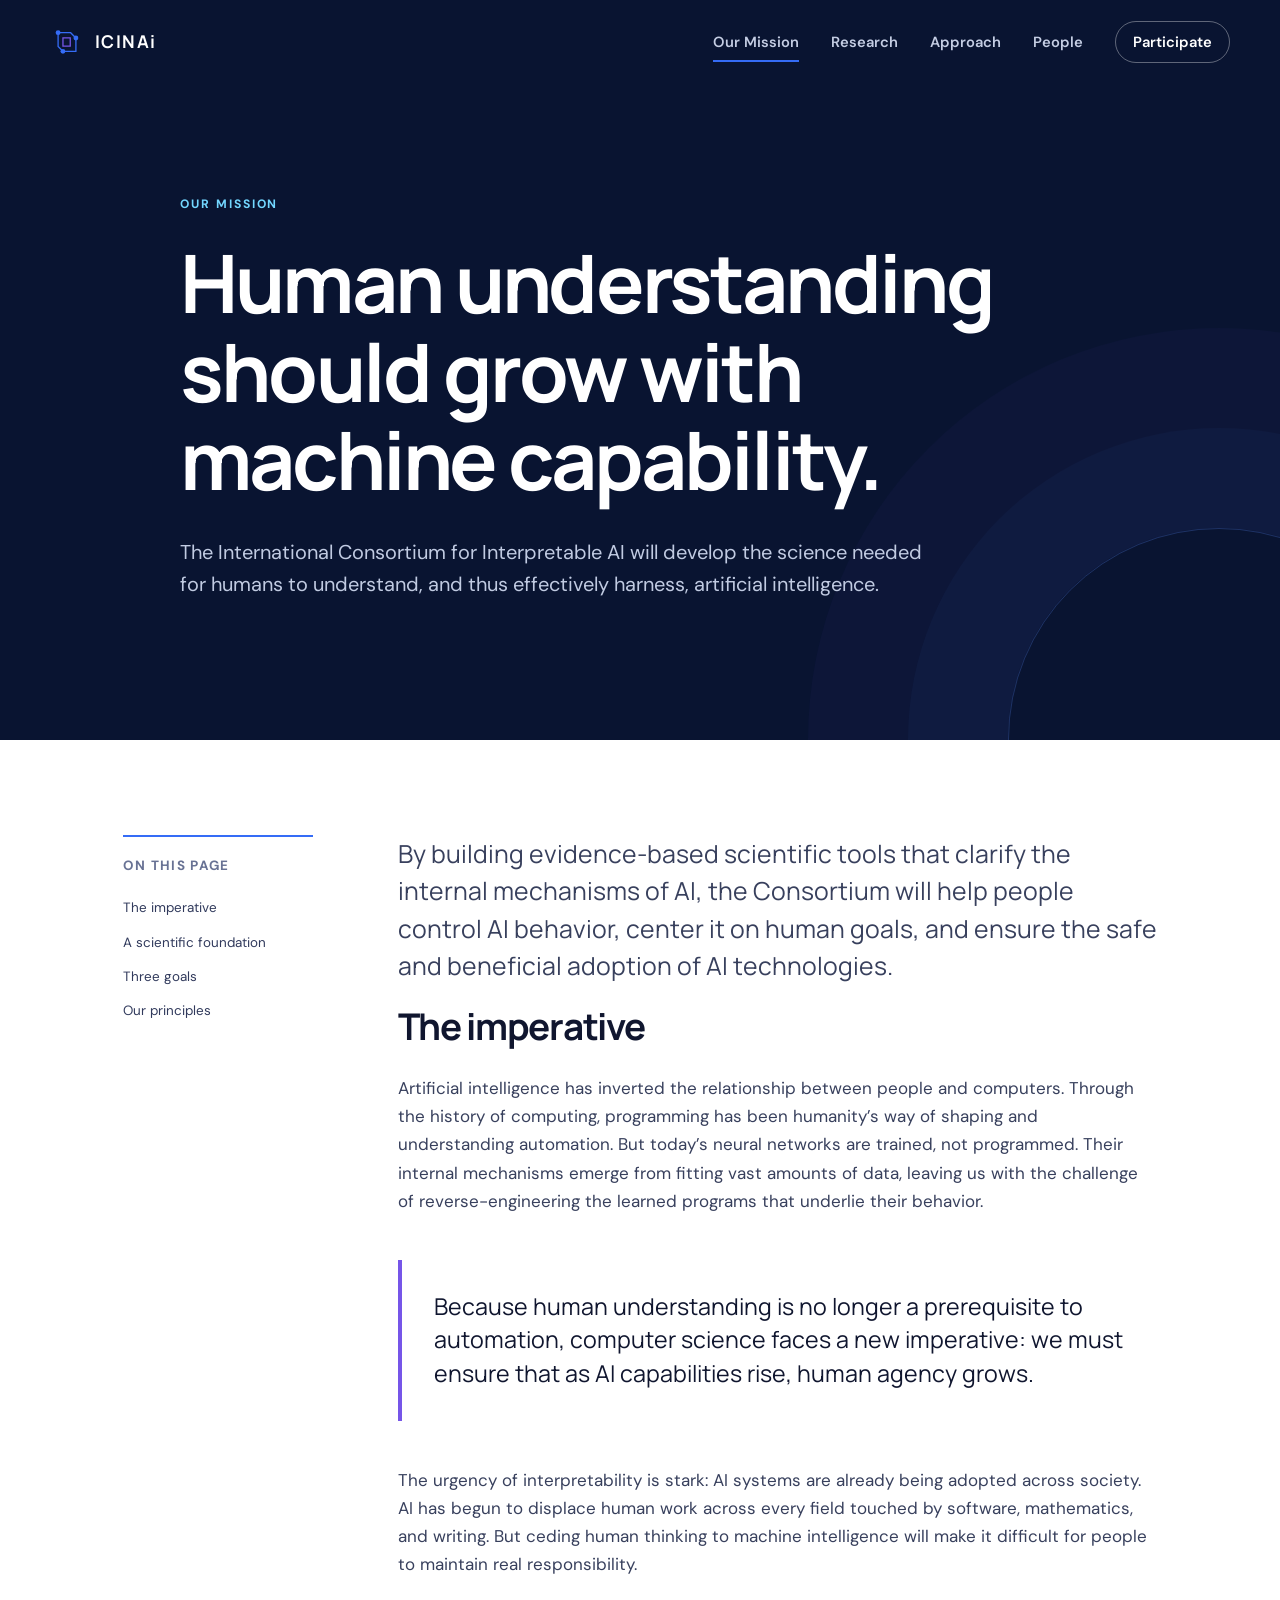
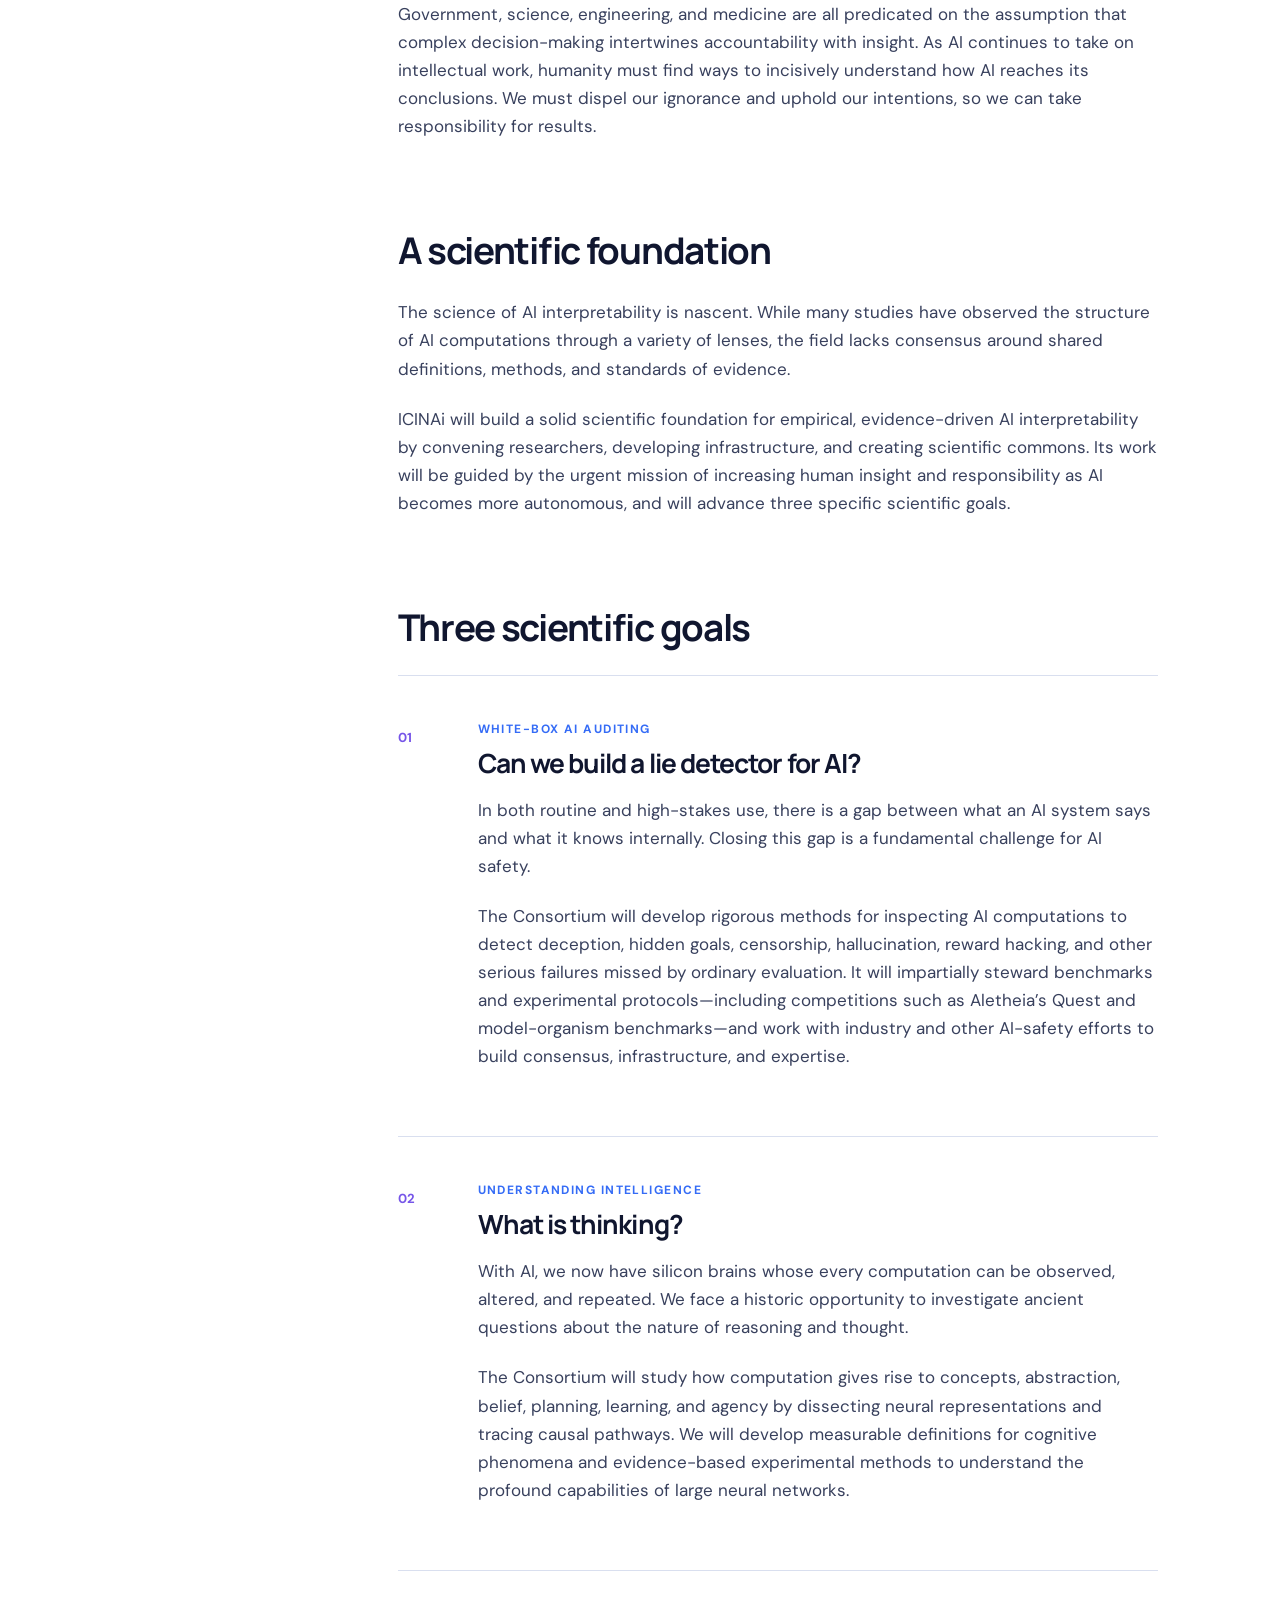
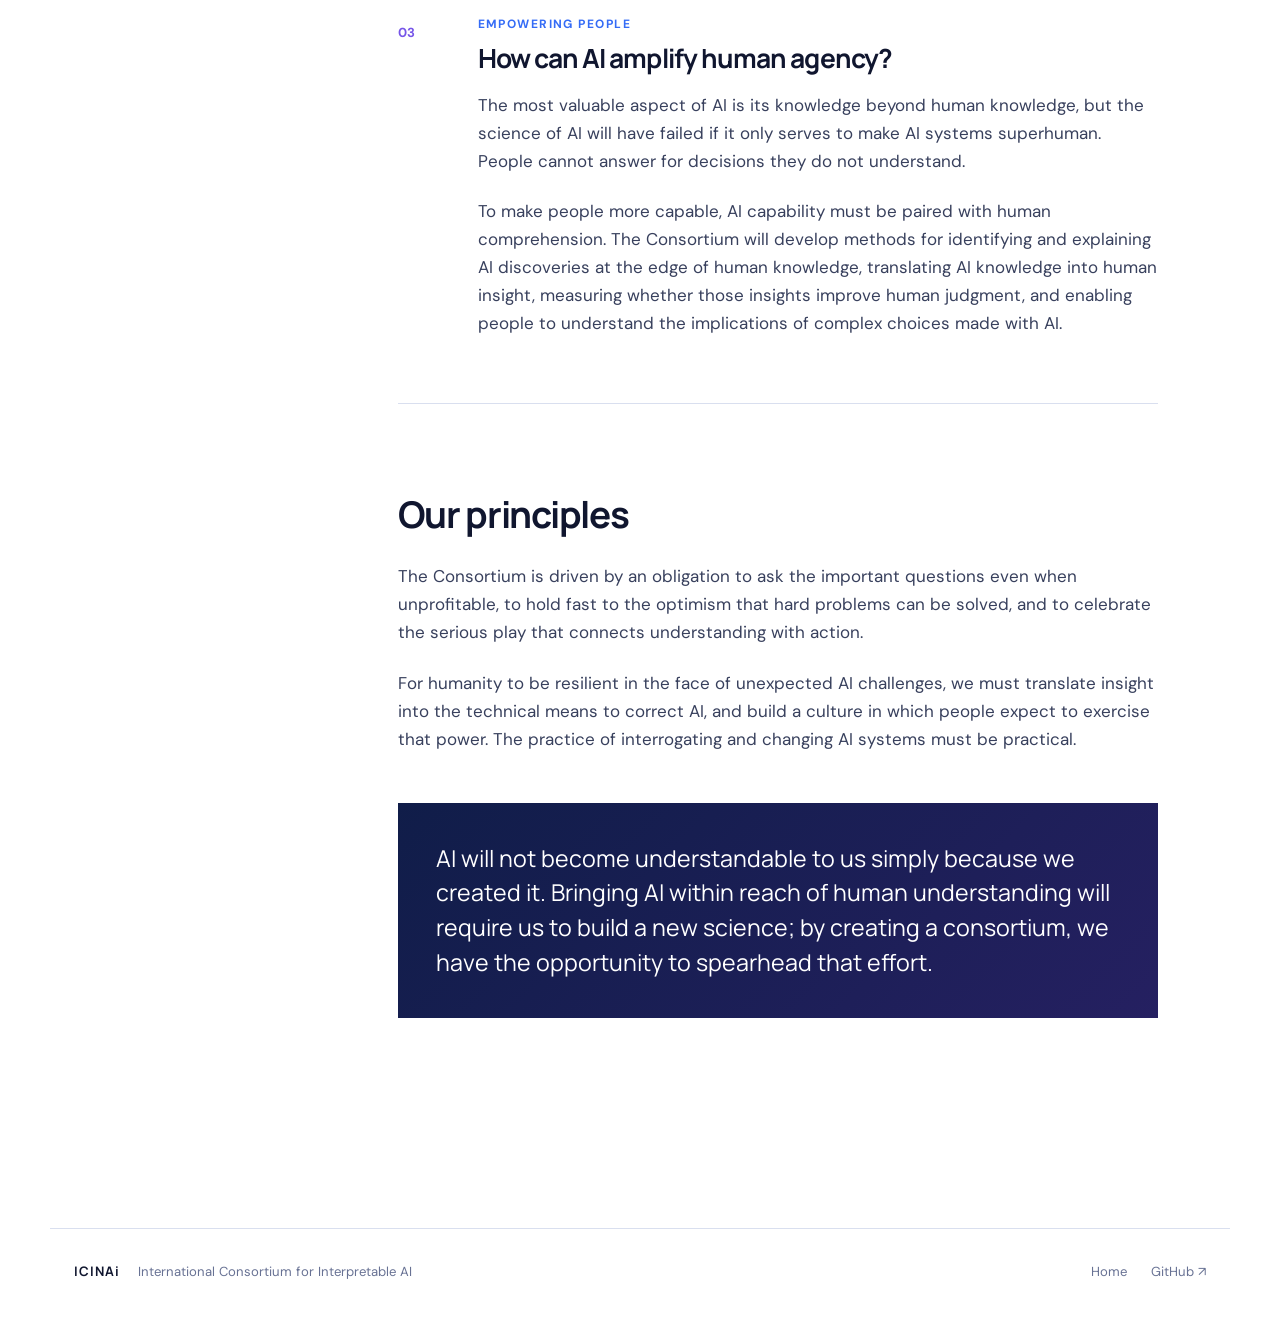
==== commit c6fe96f1: "Add People to site navigation" ====
--- a/mission/index.html
+++ b/mission/index.html
@@ -27,6 +27,7 @@
       <a class="active" href="./">Our Mission</a>
       <a href="../index.html#priorities">Research</a>
       <a href="../index.html#approach">Approach</a>
+      <a href="../people/">People</a>
       <a class="nav-action" href="mailto:d.bau@northeastern.edu?subject=ICINAi%20founding%20membership">Participate</a>
     </nav>
   </header>
--- a/styles.css
+++ b/styles.css
@@ -47,8 +47,10 @@
 .eyebrow { color: #c4d3ff; display: flex; align-items: center; gap: 10px; margin: 0 0 28px; }
 .hero .eyebrow { font-size: clamp(.9rem, 1.8vw, 1.575rem); line-height: 1.45; width: max-content; max-width: calc(100vw - 48px); white-space: nowrap; }
 .eyebrow-rule { flex: 0 0 28px; width: 28px; height: 1px; background: var(--cyan); }
-.lowercase-i { display: inline-block; margin-left: -.14em; text-transform: lowercase; }
-.mission-kicker .lowercase-i { margin-left: -.16em; }
+.tight-a { display: inline-block; margin-left: -.07em; }
+.lowercase-i { display: inline-block; margin-left: -.11em; text-transform: lowercase; }
+.section-label .tight-a, .mission-kicker .tight-a { margin-left: -.12em; }
+.section-label .lowercase-i, .mission-kicker .lowercase-i { margin-left: -.08em; }
 h1, h2, h3 { font-family: var(--display); letter-spacing: -.035em; line-height: 1.1; margin-top: 0; }
 .hero h1 { font-size: clamp(3.2rem, 7vw, 6.6rem); max-width: 980px; margin-bottom: 30px; font-weight: 600; }
 .hero h1 em { color: var(--blue-bright); font-style: normal; }
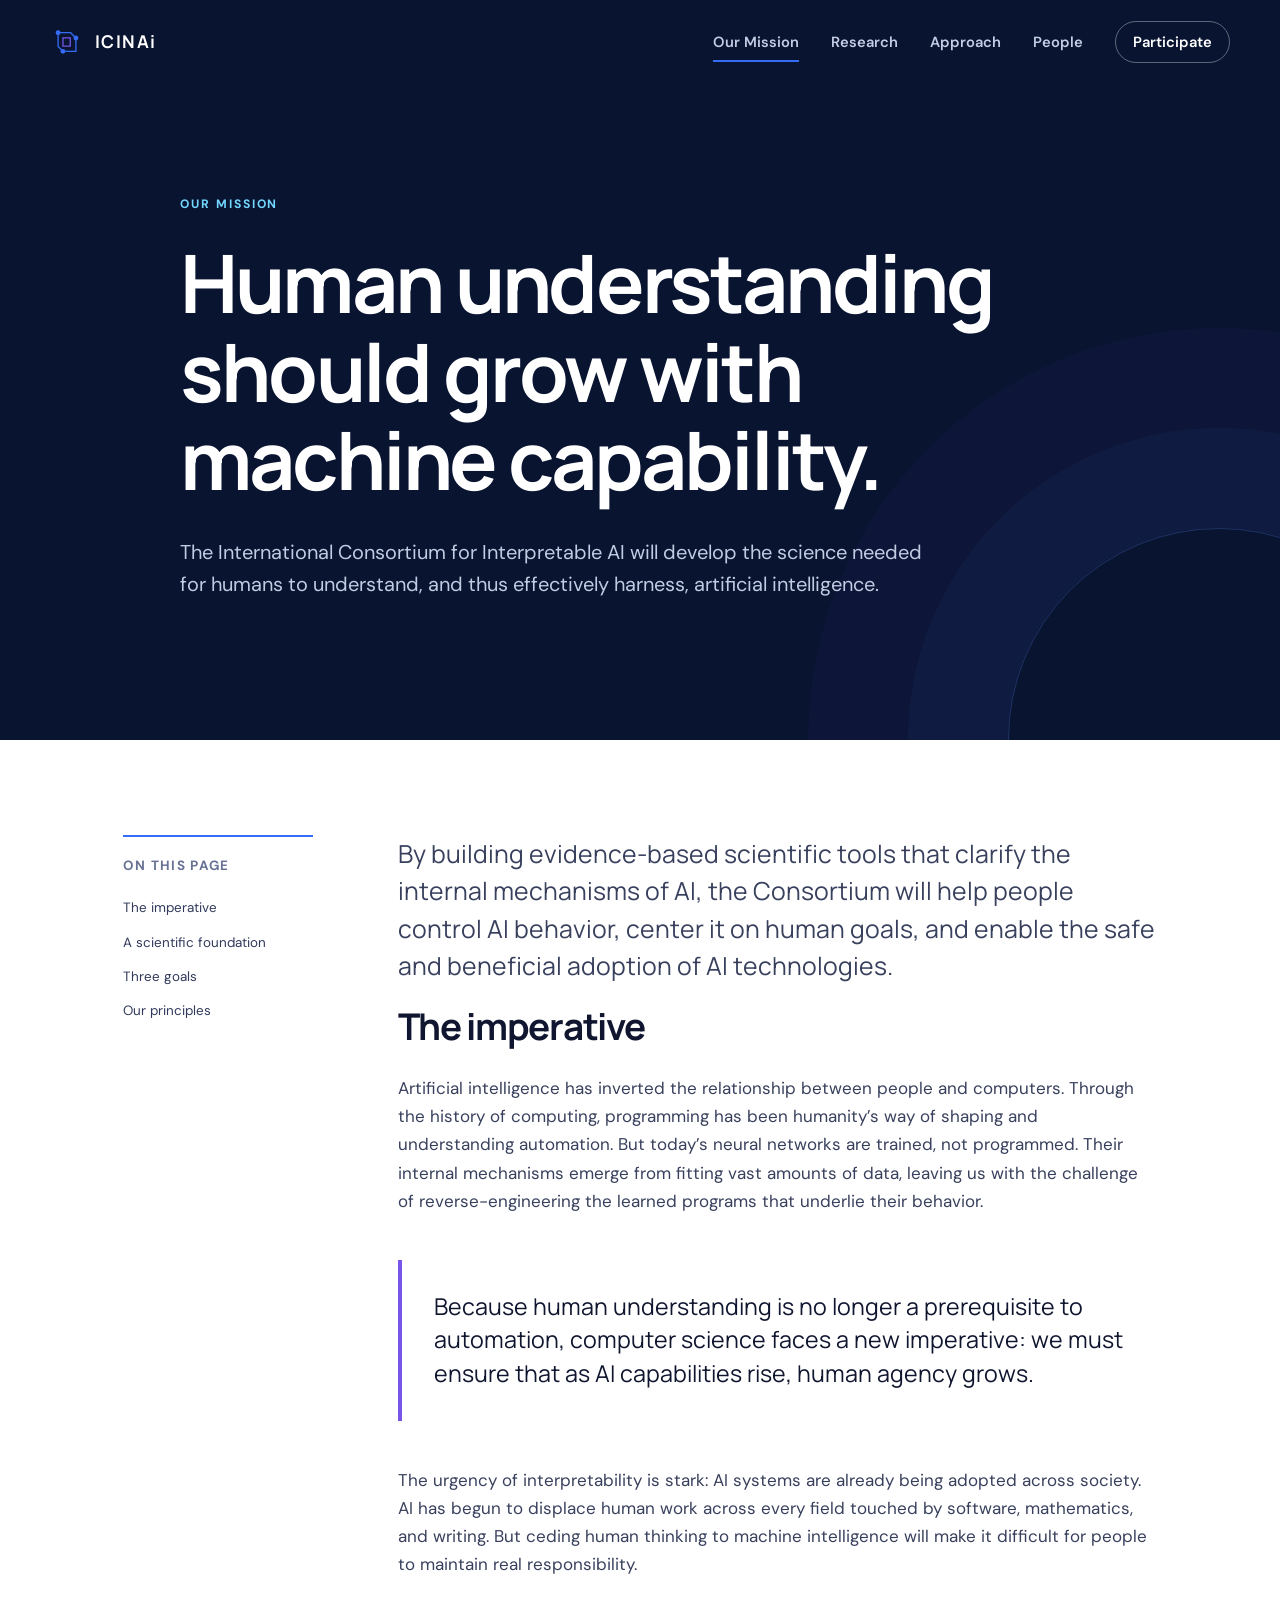
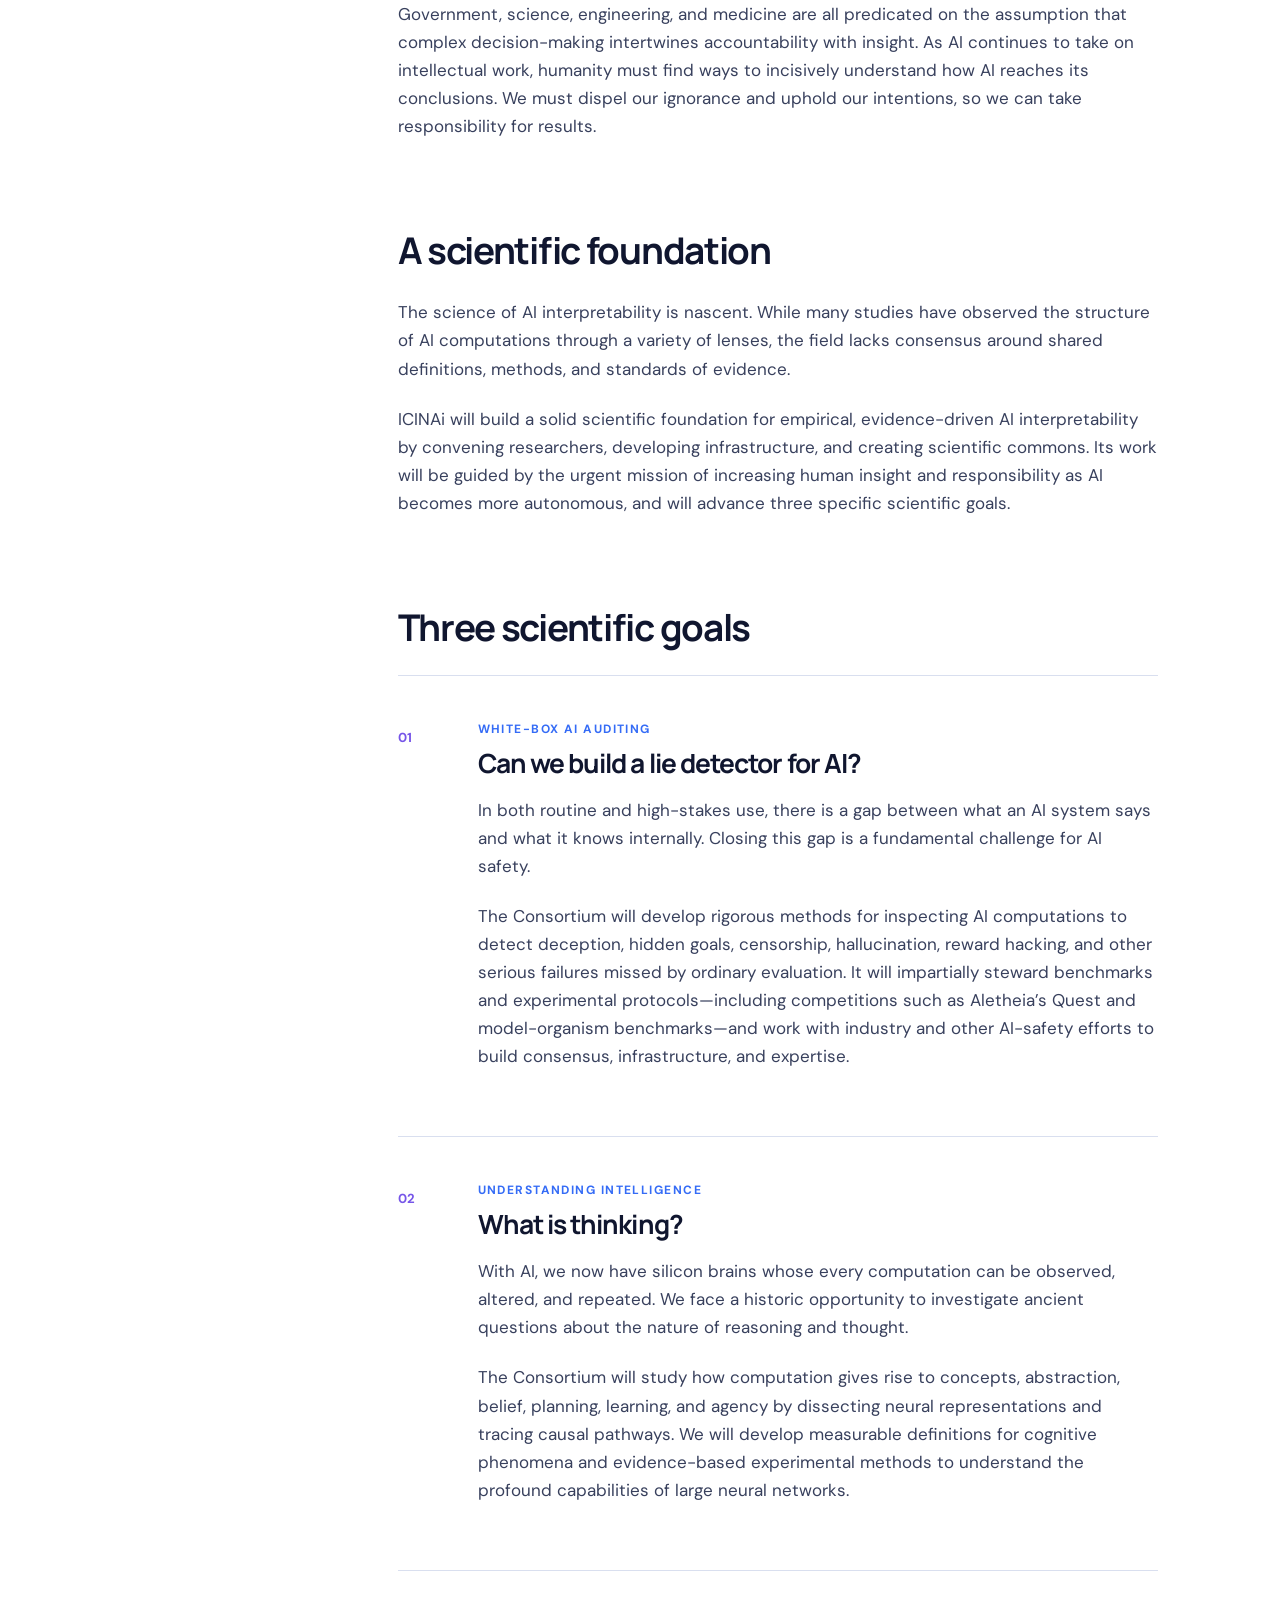
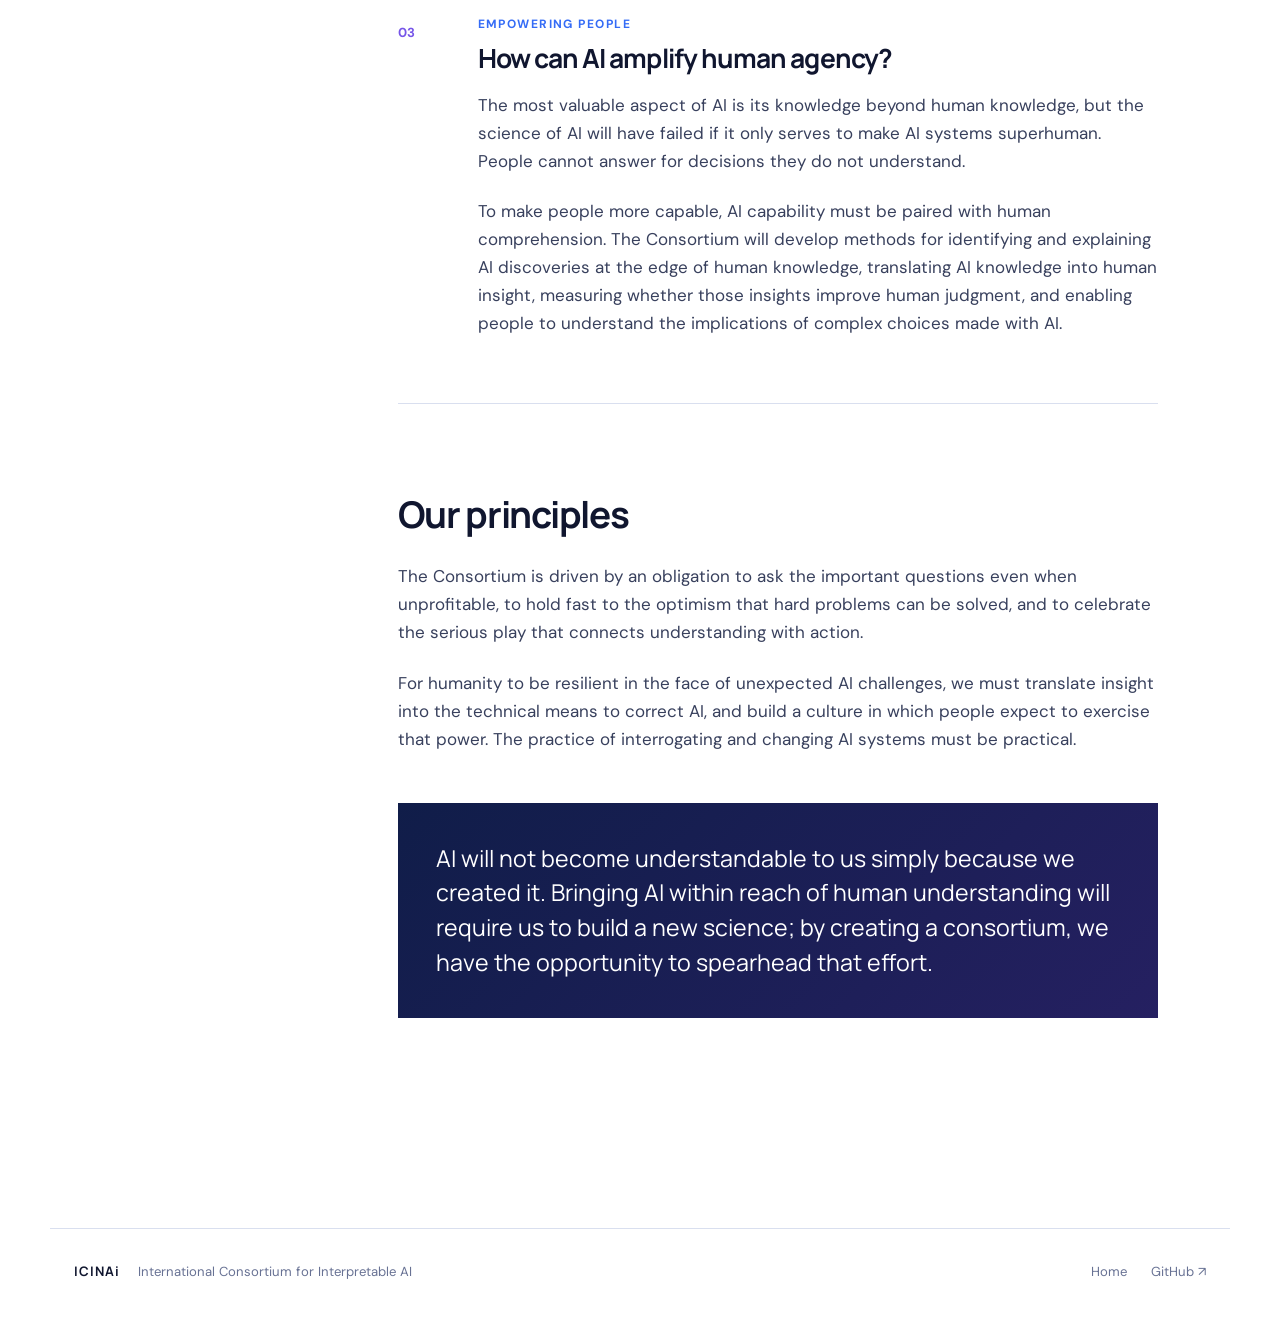
==== commit 3dc3d758: "Vary word choice on mission page: ensure -> enable Co-Authored-By: Claude Sonnet 5 <noreply@anthropi" ====
--- a/mission/index.html
+++ b/mission/index.html
@@ -28,7 +28,7 @@
       <a href="../index.html#priorities">Research</a>
       <a href="../index.html#approach">Approach</a>
       <a href="../people/">People</a>
-      <a class="nav-action" href="mailto:d.bau@northeastern.edu?subject=ICINAi%20founding%20membership">Participate</a>
+      <a class="nav-action" href="../participate/">Participate</a>
     </nav>
   </header>
 
@@ -49,7 +49,7 @@
       </aside>
 
       <article class="mission-article">
-        <p class="article-lede">By building evidence-based scientific tools that clarify the internal mechanisms of AI, the Consortium will help people control AI behavior, center it on human goals, and ensure the safe and beneficial adoption of AI technologies.</p>
+        <p class="article-lede">By building evidence-based scientific tools that clarify the internal mechanisms of AI, the Consortium will help people control AI behavior, center it on human goals, and enable the safe and beneficial adoption of AI technologies.</p>
 
         <section id="imperative">
           <h2>The imperative</h2>
--- a/styles.css
+++ b/styles.css
@@ -67,7 +67,7 @@
 .hero-principle strong { color: white; display: block; font-weight: 600; }
 
 .section-shell { max-width: var(--max); margin: 0 auto; padding-left: 24px; padding-right: 24px; }
-.purpose-section { display: grid; grid-template-columns: 170px minmax(0, 1fr) 330px; gap: 50px; padding-top: 115px; padding-bottom: 115px; }
+.purpose-section { display: grid; grid-template-columns: 170px minmax(0, 1fr) 333px; gap: 50px; padding-top: 115px; padding-bottom: 115px; }
 .purpose-copy h2, .approach-intro h2, .join-section h2 { font-size: clamp(2rem, 4vw, 3.6rem); margin-bottom: 28px; }
 .purpose-copy p, .approach-intro > p { color: var(--ink-soft); font-size: 1.08rem; max-width: 680px; }
 .purpose-note { border-top: 3px solid var(--violet); padding-top: 22px; align-self: center; }
@@ -104,7 +104,7 @@
 .hub strong { display: block; font-family: var(--display); font-size: 1.1rem; }
 .hub small { color: #dce6ff; font-size: .85rem; }
 
-.join-section { padding-top: 110px; padding-bottom: 110px; display: grid; grid-template-columns: 1.25fr .75fr; gap: 100px; align-items: end; }
+.join-section { padding-top: 110px; padding-bottom: 110px; display: grid; grid-template-columns: 1.23fr .77fr; gap: 100px; align-items: end; }
 .join-section h2 { margin: 15px 0 0; }
 .join-copy p { color: var(--ink-soft); margin-top: 0; }
 .text-link { color: var(--blue); font-weight: 700; display: inline-flex; gap: 8px; border-bottom: 1px solid #a9bdf4; padding-bottom: 4px; }
